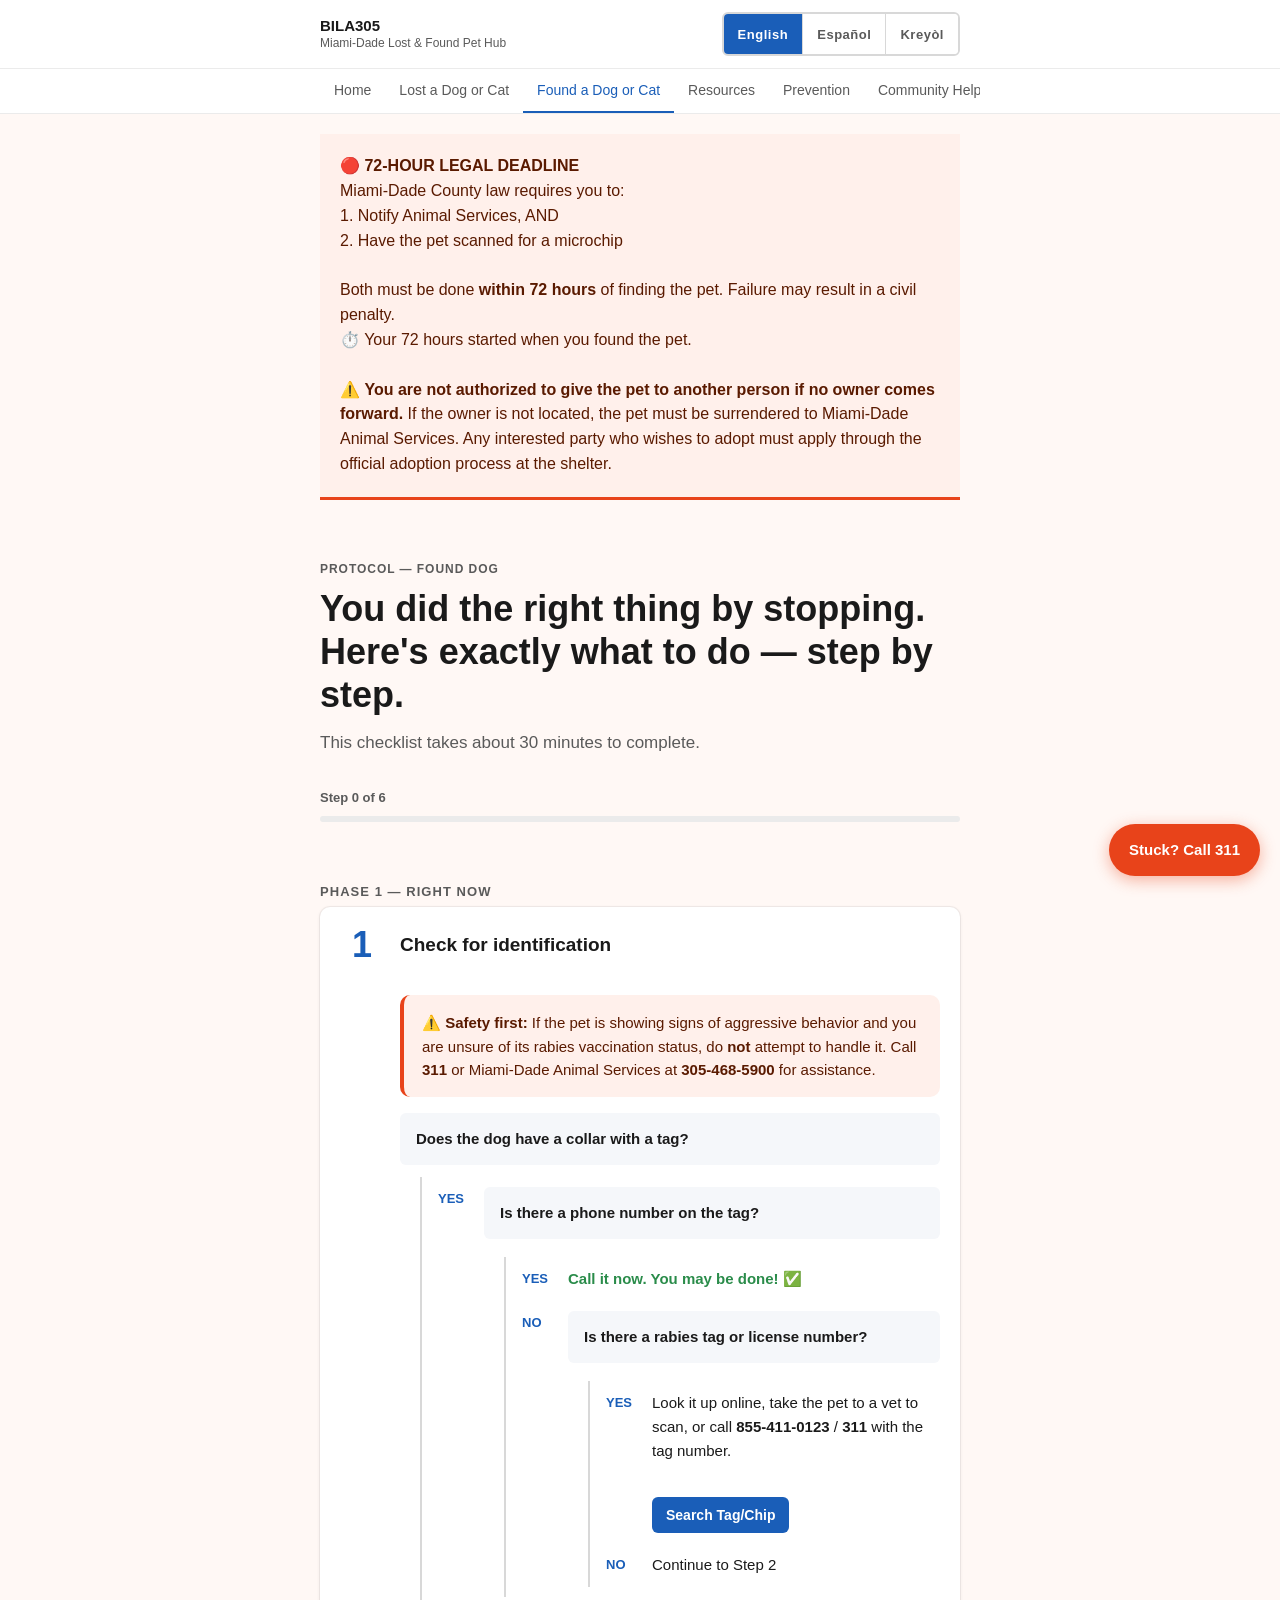
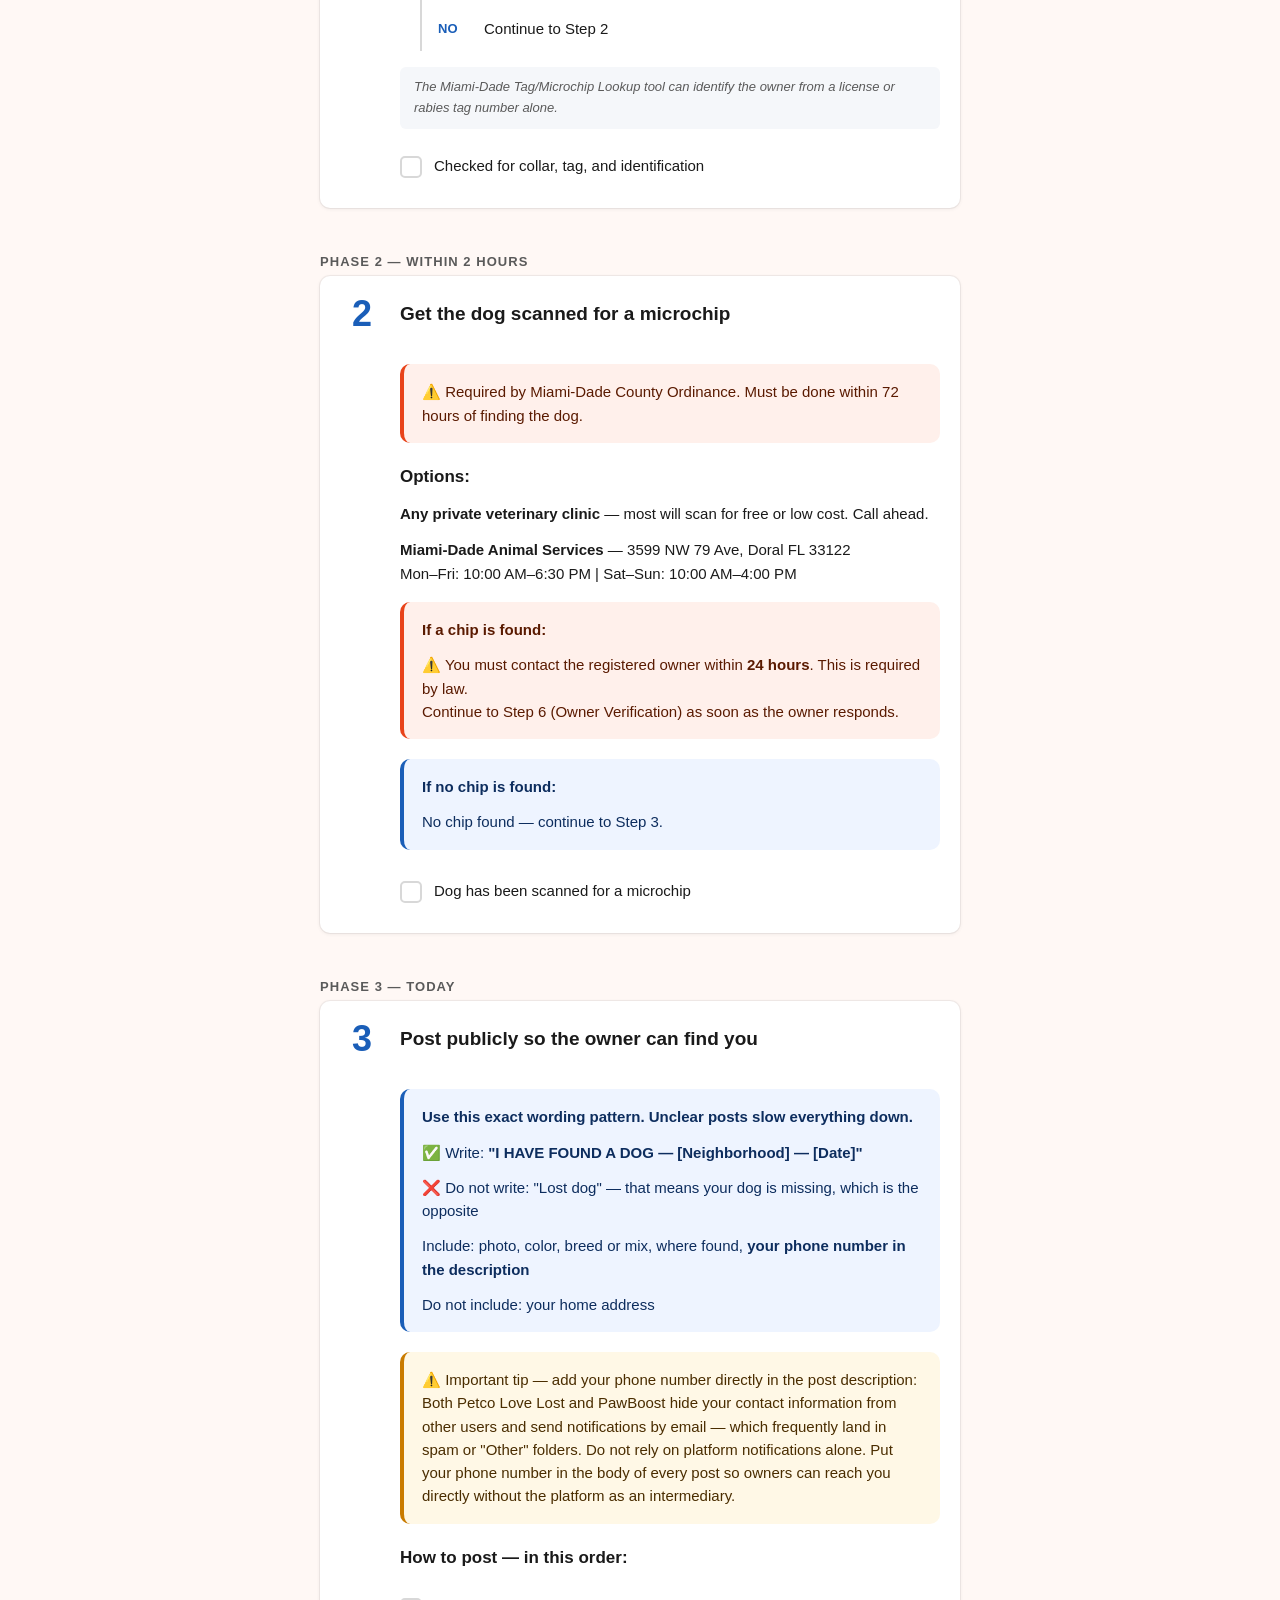
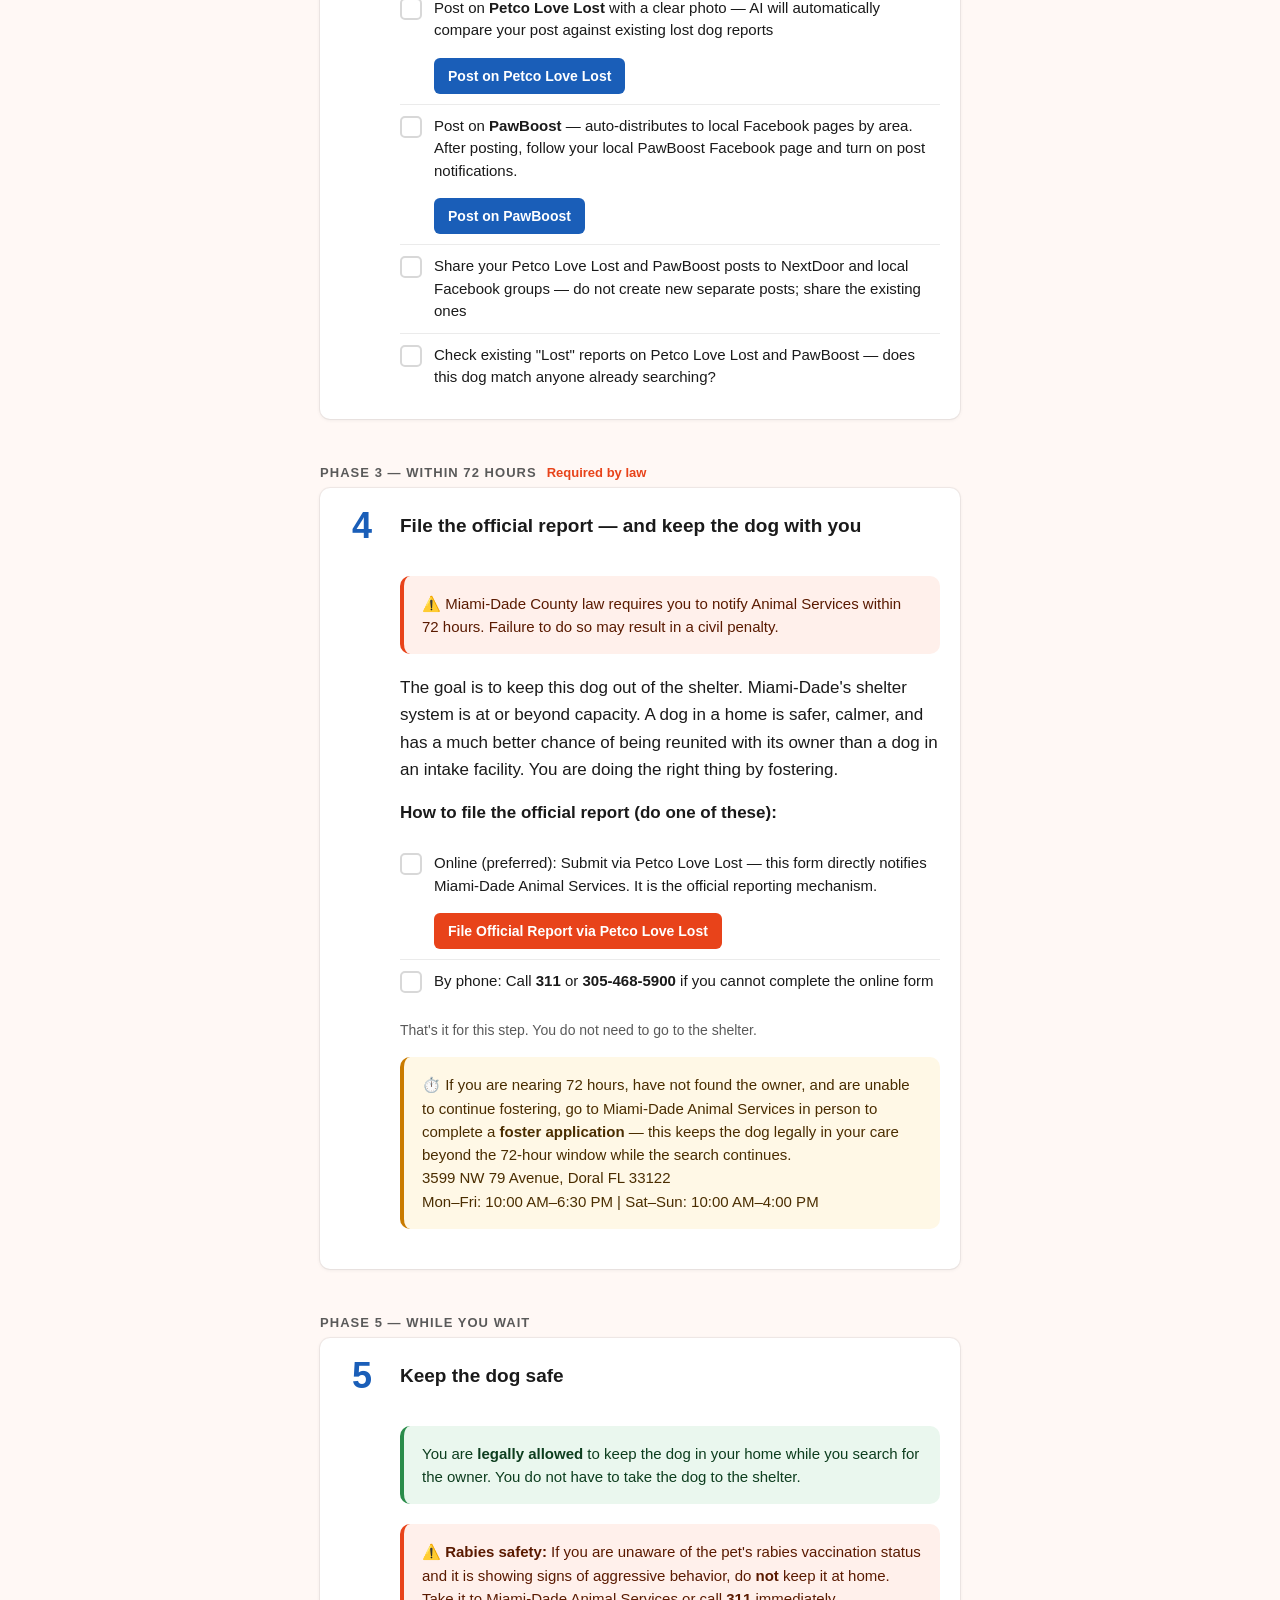
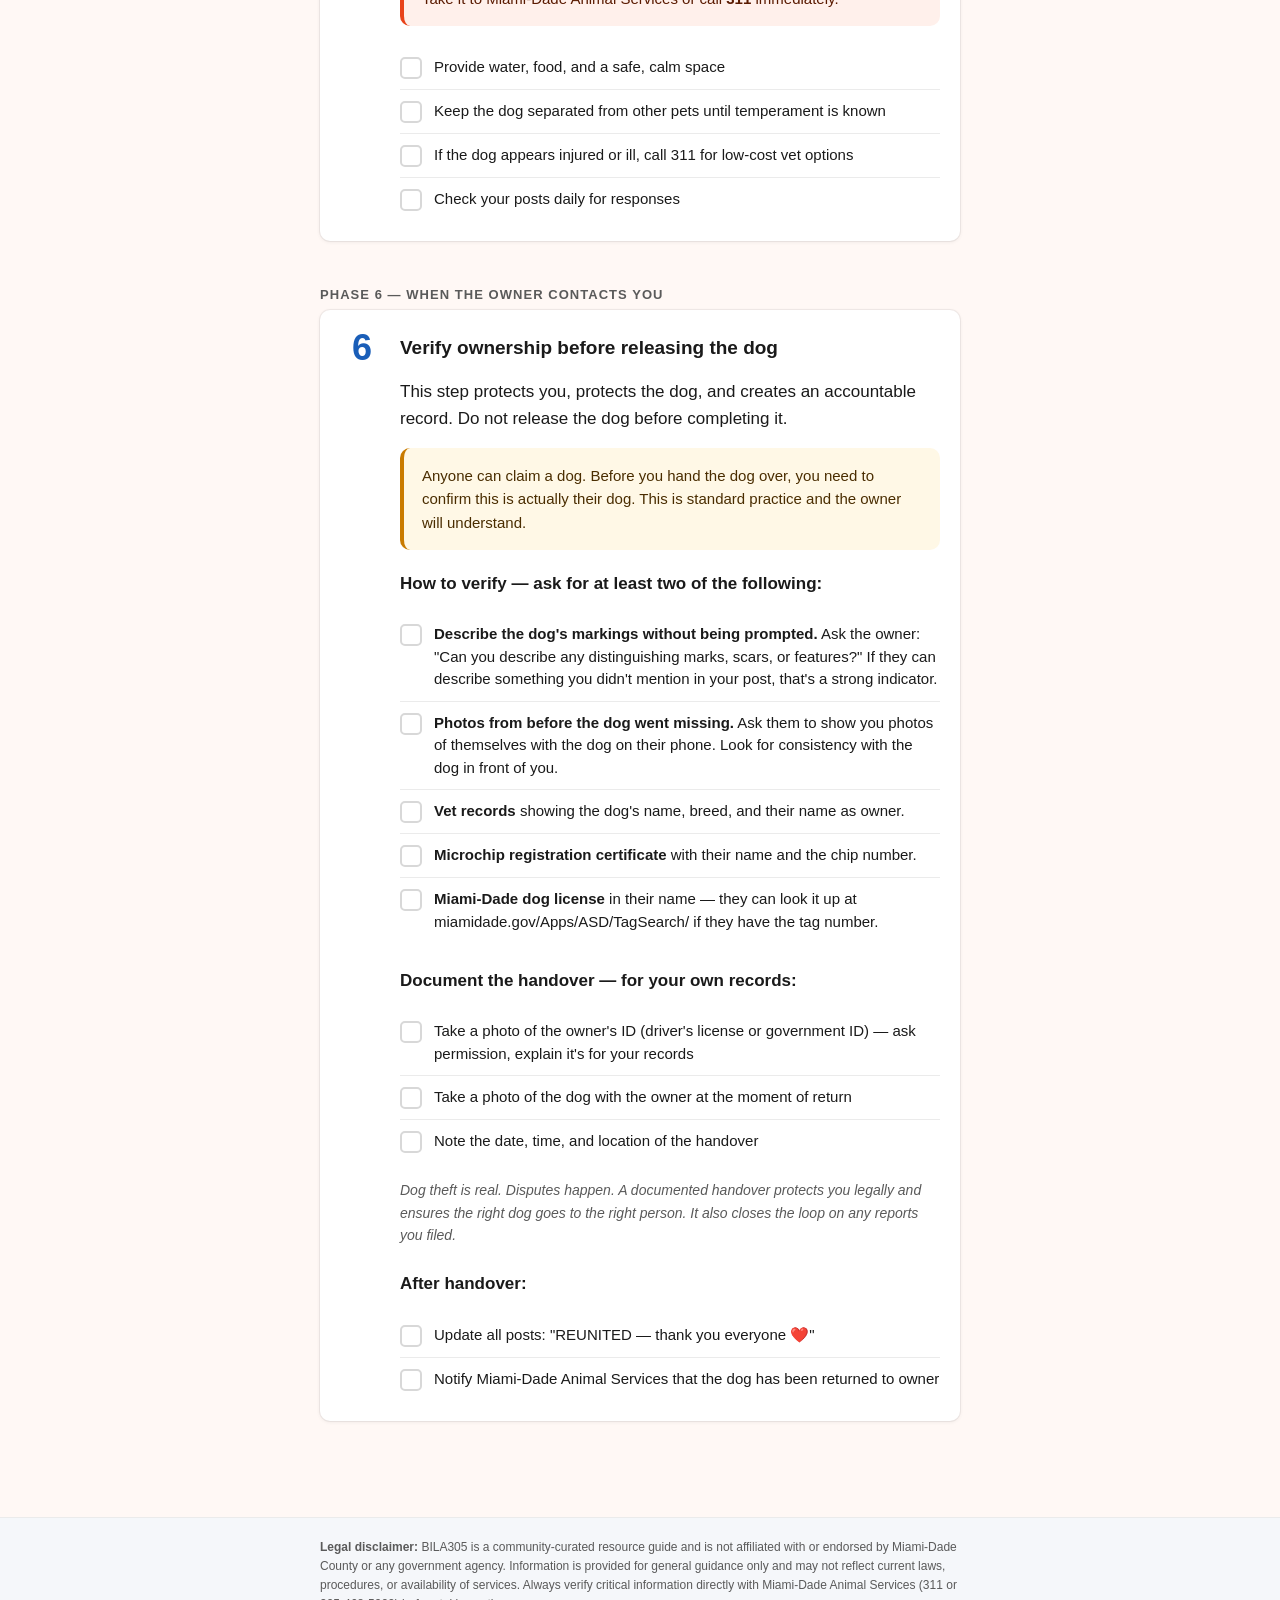
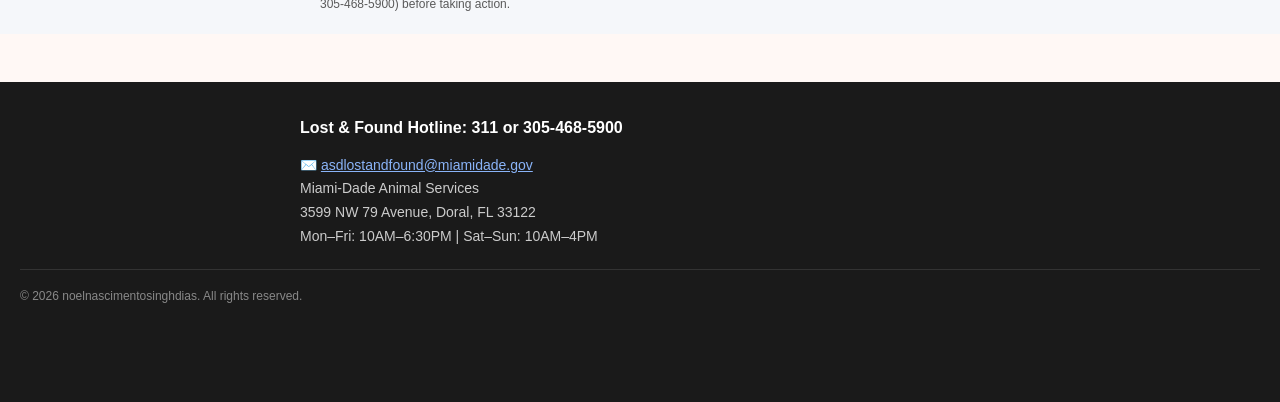
==== found.html @ 112fc42d "Add files via upload" ====
<!DOCTYPE html>
<html lang="en">
<head>
  <meta charset="UTF-8">
  <meta name="viewport" content="width=device-width, initial-scale=1.0">
  <meta name="description" content="Step-by-step protocol for someone who found a dog in Miami-Dade County. Includes 72-hour legal requirements.">
  <title>I Found a Dog — BILA305</title>
  <link rel="stylesheet" href="css/main.css">
</head>
<body class="protocol-page" data-page-id="found">

  <header class="site-header" role="banner">
    <div class="site-header__inner">
      <a href="index.html" class="site-header__logo" aria-label="BILA305 — Home">
        BILA305
        <span>Miami-Dade Lost &amp; Found Pet Hub</span>
      </a>
      <div class="lang-toggle" role="group" aria-label="Language / Idioma / Lang">
        <button class="lang-toggle__btn" data-lang="en" aria-pressed="true">English</button>
        <button class="lang-toggle__btn" data-lang="es" aria-pressed="false">Español</button>
        <button class="lang-toggle__btn" data-lang="kr" aria-pressed="false">Kreyòl</button>
      </div>
    </div>
  </header>

  <div id="lang-banner" class="lang-banner" hidden role="alert">
    <span data-lang-banner-msg>We detected your browser language. Switch?</span>
    <div style="display:flex;gap:8px;flex-shrink:0">
      <button class="lang-banner__dismiss" data-lang-banner-accept>Yes, switch</button>
      <button class="lang-banner__dismiss" data-lang-banner-dismiss>Stay in English</button>
    </div>
  </div>

  <nav class="main-nav" aria-label="Main navigation">
    <div class="main-nav__inner">
      <a href="index.html" class="main-nav__link" data-i18n="nav.home">Home</a>
      <a href="lost.html" class="main-nav__link" data-i18n="nav.lost">Lost a Dog or Cat</a>
      <a href="found.html" class="main-nav__link" aria-current="page" data-i18n="nav.found">Found a Dog or Cat</a>
      <a href="resources.html" class="main-nav__link" data-i18n="nav.resources">Resources</a>
      <a href="prevention.html" class="main-nav__link" data-i18n="nav.prevention">Prevention</a>
      <a href="help.html" class="main-nav__link" data-i18n="nav.help">Community Help</a>
    </div>
  </nav>

  <main id="main-content">
    <div class="container">

      <!-- 72-HOUR LEGAL BANNER -->
      <div class="callout callout--urgent callout--legal-banner" role="alert">
        <span data-i18n="found.legalBanner">🔴 <strong>72-HOUR LEGAL DEADLINE</strong><br>
        Miami-Dade County law requires you to:<br>
        1. Notify Animal Services, AND<br>
        2. Have the pet scanned for a microchip<br><br>
        Both must be done <strong>within 72 hours</strong> of finding the pet. Failure may result in a civil penalty.<br>
        ⏱️ Your 72 hours started when you found the pet.<br><br>
        ⚠️ <strong>You are not authorized to give the pet to another person if no owner comes forward.</strong> If the owner is not located, the pet must be surrendered to Miami-Dade Animal Services. Any interested party who wishes to adopt the pet must apply through the official adoption process at the shelter.</span>
      </div>

      <!-- PAGE HERO -->
      <div class="page-hero">
        <p class="page-hero__label">Protocol — Found Dog</p>
        <h1 class="page-hero__title" data-i18n="found.headline">You did the right thing by stopping. Here's exactly what to do — step by step.</h1>
        <p class="page-hero__subtitle" data-i18n="found.timeEstimate">This checklist takes about 30 minutes to complete.</p>
      </div>

      <!-- PROGRESS -->
      <p class="progress-label" aria-live="polite">Step 0 of 6</p>
      <div class="progress-bar" role="progressbar" aria-valuemin="0" aria-valuemax="100" aria-valuenow="0" aria-label="Checklist progress">
        <div class="progress-bar__fill" style="width:0%"></div>
      </div>

      <!-- ── PHASE 1 ─────────────────────────────── -->
      <div class="phase-header">
        <span class="phase-header__title" data-i18n="found.phase1Title">Phase 1 — Right Now</span>
      </div>

      <!-- STEP 1 — Decision Tree -->
      <article class="step-card" data-step-id="1" aria-labelledby="found-step1-title">
        <div class="step-card__header">
          <span class="step-number" aria-hidden="true">1</span>
          <h2 id="found-step1-title" class="step-card__title" data-i18n="found.step1.title">Check for identification</h2>
        </div>
        <div class="step-card__body">

          <!-- Rabies safety disclaimer -->
          <div class="callout callout--urgent" style="margin-bottom:16px">
            <span data-i18n="found.step1.safetyCallout">⚠️ <strong>Safety first:</strong> If the pet is showing signs of aggressive behavior and you are unsure of its rabies vaccination status, do <strong>not</strong> attempt to handle it. Call <strong>311</strong> or Miami-Dade Animal Services at <strong>305-468-5900</strong> for assistance.</span>
          </div>

          <!-- Decision Tree UI -->
          <div class="decision-tree" role="region" aria-label="Identification decision tree">

            <p class="decision-tree__question" data-i18n="found.step1.treeQ1">Does the dog have a collar with a tag?</p>

            <div class="decision-tree__branch">

              <!-- YES branch -->
              <div class="decision-tree__option">
                <span class="decision-tree__arrow" data-i18n="found.step1.treeYes">YES</span>
                <div class="decision-tree__result">
                  <p class="decision-tree__question" data-i18n="found.step1.treeQ2">Is there a phone number on the tag?</p>
                  <div class="decision-tree__branch">
                    <div class="decision-tree__option">
                      <span class="decision-tree__arrow" data-i18n="found.step1.treeYes">YES</span>
                      <div class="decision-tree__result">
                        <span class="decision-tree__done" data-i18n="found.step1.treeDone">Call it now. You may be done! ✅</span>
                      </div>
                    </div>
                    <div class="decision-tree__option">
                      <span class="decision-tree__arrow" data-i18n="found.step1.treeNo">NO</span>
                      <div class="decision-tree__result">
                        <p class="decision-tree__question" data-i18n="found.step1.treeQ3">Is there a rabies tag or license number?</p>
                        <div class="decision-tree__branch">
                          <div class="decision-tree__option">
                            <span class="decision-tree__arrow" data-i18n="found.step1.treeYes">YES</span>
                            <div class="decision-tree__result">
                              <p data-i18n="found.step1.treeRabiesText">Look it up online, take the pet to a vet to scan, or call <strong>855-411-0123</strong> / <strong>311</strong> with the tag number.</p>
                              <div class="btn-row">
                                <a href="https://www.miamidade.gov/Apps/ASD/TagSearch/" target="_blank" rel="noopener" class="btn btn--primary btn--sm" data-i18n="found.step1.treeLookupBtn">Search Tag/Chip Online</a>
                              </div>
                            </div>
                          </div>
                          <div class="decision-tree__option">
                            <span class="decision-tree__arrow" data-i18n="found.step1.treeNo">NO</span>
                            <div class="decision-tree__result">
                              <span data-i18n="found.step1.treeContinue">Continue to Step 2</span>
                            </div>
                          </div>
                        </div>
                      </div>
                    </div>
                  </div>
                </div>
              </div>

              <!-- NO branch -->
              <div class="decision-tree__option">
                <span class="decision-tree__arrow" data-i18n="found.step1.treeNo">NO</span>
                <div class="decision-tree__result">
                  <span data-i18n="found.step1.treeContinue">Continue to Step 2</span>
                </div>
              </div>

            </div>
          </div>

          <p class="decision-tree__note" data-i18n="found.step1.treeNote">The Miami-Dade Tag/Microchip Lookup tool can identify the owner from a license or rabies tag number alone. You can also call <strong>855-411-0123</strong> or <strong>311</strong>.</p>

          <ul class="checklist" role="list" style="margin-top:16px">
            <li class="checklist__item">
              <input type="checkbox" class="checklist__checkbox" id="found-1-1" data-check-id="found-1-1">
              <label class="checklist__label" for="found-1-1">Checked for collar, tag, and identification</label>
            </li>
          </ul>
          <span class="step-complete-badge" aria-hidden="true">✓ Complete</span>
        </div>
      </article>

      <!-- ── PHASE 2 ─────────────────────────────── -->
      <div class="phase-header">
        <span class="phase-header__title" data-i18n="found.phase2Title">Phase 2 — Within 2 Hours</span>
      </div>

      <!-- STEP 2 -->
      <article class="step-card" data-step-id="2" aria-labelledby="found-step2-title">
        <div class="step-card__header">
          <span class="step-number" aria-hidden="true">2</span>
          <h2 id="found-step2-title" class="step-card__title" data-i18n="found.step2.title">Get the dog scanned for a microchip</h2>
        </div>
        <div class="step-card__body">
          <div class="callout callout--urgent">
            <span data-i18n="found.step2.legalCallout">⚠️ Required by Miami-Dade County Ordinance. Must be done within 72 hours of finding the dog.</span>
          </div>
          <p class="font-bold mt-16" data-i18n="found.step2.options">Options:</p>
          <ul style="list-style:none;margin:12px 0;display:flex;flex-direction:column;gap:12px;font-size:15px;">
            <li><span data-i18n="found.step2.vet"><strong>Any private veterinary clinic near you</strong> — go on Google and search <em>"veterinary near me"</em> to find the closest one. Most will scan for free or at low cost. Call ahead to confirm.</span></li>
            <li><span data-i18n="found.step2.shelter"><strong>Miami-Dade Animal Services</strong> — 3599 NW 79 Ave, Doral FL 33122<br>Mon–Fri: 10:00 AM–6:30 PM | Sat–Sun: 10:00 AM–4:00 PM</span></li>
          </ul>

          <div class="callout callout--urgent mt-16">
            <p class="font-bold mb-8" data-i18n="found.step2.chipFoundTitle">If a chip is found:</p>
            <span data-i18n="found.step2.chipFound">⚠️ You must contact the registered owner within <strong>24 hours</strong>. This is required by law. Continue to Step 6 (Owner Verification) once the owner responds.</span>
          </div>
          <div class="callout callout--info mt-8">
            <p class="font-bold mb-8" data-i18n="found.step2.noChipTitle">If no chip is found:</p>
            <span data-i18n="found.step2.noChip">No chip found — continue to Step 3.</span>
          </div>

          <ul class="checklist" role="list" style="margin-top:16px">
            <li class="checklist__item">
              <input type="checkbox" class="checklist__checkbox" id="found-2-1" data-check-id="found-2-1">
              <label class="checklist__label" for="found-2-1">Dog has been scanned for a microchip</label>
            </li>
          </ul>
          <span class="step-complete-badge" aria-hidden="true">✓ Complete</span>
        </div>
      </article>

      <!-- ── PHASE 3 — POST PUBLICLY (swapped to before filing) ── -->
      <div class="phase-header">
        <span class="phase-header__title">Phase 3 — Today</span>
      </div>

      <!-- STEP 3 — Post publicly -->
      <article class="step-card" data-step-id="3" aria-labelledby="found-step3-title">
        <div class="step-card__header">
          <span class="step-number" aria-hidden="true">3</span>
          <h2 id="found-step3-title" class="step-card__title" data-i18n="found.step4.title">Post publicly so the owner can find you</h2>
        </div>
        <div class="step-card__body">
          <div class="callout callout--info">
            <p class="font-bold mb-8" data-i18n="found.step4.wordingTitle">Use this exact wording pattern. Unclear posts slow everything down.</p>
            <p data-i18n="found.step4.wordingDo">✅ Write: <strong>"I HAVE FOUND A DOG — [Neighborhood] — [Date]"</strong></p>
            <p class="mt-8" data-i18n="found.step4.wordingDont">❌ Do not write: "Lost dog" — that means your dog is missing, which is the opposite</p>
            <p class="mt-8" data-i18n="found.step4.wordingInclude">Include: photo, color, breed or mix, where found, <strong>your phone number in the description</strong></p>
            <p class="mt-8" data-i18n="found.step4.wordingExclude">Do not include: your home address</p>
          </div>

          <div class="callout callout--warn mt-16">
            <span data-i18n="found.step4.tip">⚠️ Important tip — add your phone number directly in the post description. Petco Love Lost and PawBoost hide your contact info and send notifications by email — which frequently land in spam. Put your number in the body of every post.</span>
          </div>

          <p class="font-bold mt-16" data-i18n="found.step4.howToPost">How to post — in this order:</p>
          <ul class="checklist" role="list">
            <li class="checklist__item">
              <input type="checkbox" class="checklist__checkbox" id="found-3-1" data-check-id="found-3-1">
              <label class="checklist__label" for="found-3-1">
                <span data-i18n="found.step4.checks.0">Post on <strong>Petco Love Lost</strong> with a clear photo — AI will automatically compare your post against existing lost dog reports</span>
                <div class="btn-row">
                  <a href="https://petcolove.org/found" target="_blank" rel="noopener" class="btn btn--primary btn--sm" data-i18n="found.step4.petcoBtn">Post on Petco Love Lost</a>
                </div>
              </label>
            </li>
            <li class="checklist__item">
              <input type="checkbox" class="checklist__checkbox" id="found-3-2" data-check-id="found-3-2">
              <label class="checklist__label" for="found-3-2">
                <span data-i18n="found.step4.checks.1">Post on <strong>PawBoost</strong> — auto-distributes to local Facebook pages by area. Turn on post notifications after posting.</span>
                <div class="btn-row">
                  <a href="https://www.pawboost.com" target="_blank" rel="noopener" class="btn btn--primary btn--sm" data-i18n="found.step4.pawboostBtn">Post on PawBoost</a>
                </div>
              </label>
            </li>
            <li class="checklist__item">
              <input type="checkbox" class="checklist__checkbox" id="found-3-3" data-check-id="found-3-3">
              <label class="checklist__label" for="found-3-3" data-i18n="found.step4.checks.2">Share your Petco Love Lost and PawBoost posts to NextDoor and local Facebook groups — share existing posts, don't create new ones</label>
            </li>
            <li class="checklist__item">
              <input type="checkbox" class="checklist__checkbox" id="found-3-4" data-check-id="found-3-4">
              <label class="checklist__label" for="found-3-4" data-i18n="found.step4.checks.3">Check existing "Lost" reports on Petco Love Lost and PawBoost — does this dog match anyone already searching?</label>
            </li>
          </ul>
          <span class="step-complete-badge" aria-hidden="true">✓ Complete</span>
        </div>
      </article>

      <!-- ── PHASE 4 — FILE REPORT (within 72 hours) ── -->
      <div class="phase-header">
        <span class="phase-header__title" data-i18n="found.phase3Title">Phase 4 — Within 72 Hours</span>
        <span class="phase-header__subtitle" data-i18n="found.phase3Subtitle">Required by law</span>
      </div>

      <!-- STEP 4 — File official report -->
      <article class="step-card" data-step-id="4" aria-labelledby="found-step4-title">
        <div class="step-card__header">
          <span class="step-number" aria-hidden="true">4</span>
          <h2 id="found-step4-title" class="step-card__title" data-i18n="found.step3.title">File the official report — and keep the dog with you</h2>
        </div>
        <div class="step-card__body">
          <div class="callout callout--urgent">
            <span data-i18n="found.step3.legalCallout">⚠️ Miami-Dade County law requires you to notify Animal Services within 72 hours. Failure to do so may result in a civil penalty.</span>
          </div>
          <p class="mt-16" data-i18n="found.step3.fosterNote">The goal is to keep this dog out of the shelter. Miami-Dade's shelter system is at or beyond capacity. A dog in a home is safer, calmer, and has a much better chance of being reunited with its owner than a dog in an intake facility. You are doing the right thing by fostering.</p>

          <p class="font-bold mt-16" data-i18n="found.step3.howTitle">How to file the official report (do one of these):</p>
          <ul class="checklist" role="list">
            <li class="checklist__item">
              <input type="checkbox" class="checklist__checkbox" id="found-4-1" data-check-id="found-4-1">
              <label class="checklist__label" for="found-4-1">
                <span data-i18n="found.step3.checks.0">Online (preferred): Submit via Petco Love Lost — this form directly notifies Miami-Dade Animal Services.</span>
                <div class="btn-row">
                  <a href="https://petcolove.org/found" target="_blank" rel="noopener" class="btn btn--urgent btn--sm" data-i18n="found.step3.petcoBtn">File Official Report via Petco Love Lost</a>
                </div>
              </label>
            </li>
            <li class="checklist__item">
              <input type="checkbox" class="checklist__checkbox" id="found-4-2" data-check-id="found-4-2">
              <label class="checklist__label" for="found-4-2" data-i18n="found.step3.checks.1">By phone: Call <strong>311</strong> or <strong>305-468-5900</strong> if you cannot complete the online form</label>
            </li>
          </ul>

          <p class="text-muted text-small mt-16" data-i18n="found.step3.doneNote">That's it for this step. You do not need to go to the shelter.</p>

          <div class="callout callout--warn mt-16">
            <span data-i18n="found.step3.deadlineCallout">⏱️ If you are nearing 72 hours, have not found the owner, and are unable to continue fostering, go to Miami-Dade Animal Services in person to complete a <strong>foster application</strong> — this keeps the dog legally in your care beyond the 72-hour window.<br>3599 NW 79 Avenue, Doral FL 33122 | Mon–Fri: 10AM–6:30PM | Sat–Sun: 10AM–4PM</span>
          </div>
          <span class="step-complete-badge" aria-hidden="true">✓ Complete</span>
        </div>
      </article>

      <!-- ── PHASE 5 ─────────────────────────────── -->
      <div class="phase-header">
        <span class="phase-header__title" data-i18n="found.phase5Title">Phase 5 — While You Wait</span>
      </div>

      <!-- STEP 5 -->
      <article class="step-card" data-step-id="5" aria-labelledby="found-step5-title">
        <div class="step-card__header">
          <span class="step-number" aria-hidden="true">5</span>
          <h2 id="found-step5-title" class="step-card__title" data-i18n="found.step5.title">Keep the dog safe</h2>
        </div>
        <div class="step-card__body">
          <div class="callout callout--complete">
            <span data-i18n="found.step5.legalNote">You are <strong>legally allowed</strong> to keep the dog in your home while you search for the owner. You do not have to take the dog to the shelter.</span>
          </div>

          <!-- Rabies disclaimer -->
          <div class="callout callout--urgent mt-16">
            <span data-i18n="found.step5.rabiesCallout">⚠️ <strong>Rabies safety:</strong> If you are unaware of the pet's rabies vaccination status and it is showing signs of aggressive behavior, do <strong>not</strong> keep it at home. Take it to Miami-Dade Animal Services or call <strong>311</strong> immediately.</span>
          </div>

          <ul class="checklist" role="list" style="margin-top:16px">
            <li class="checklist__item">
              <input type="checkbox" class="checklist__checkbox" id="found-5-1" data-check-id="found-5-1">
              <label class="checklist__label" for="found-5-1" data-i18n="found.step5.bullets.0">Provide water, food, and a safe, calm space</label>
            </li>
            <li class="checklist__item">
              <input type="checkbox" class="checklist__checkbox" id="found-5-2" data-check-id="found-5-2">
              <label class="checklist__label" for="found-5-2" data-i18n="found.step5.bullets.1">Keep the dog separated from other pets until temperament is known</label>
            </li>
            <li class="checklist__item">
              <input type="checkbox" class="checklist__checkbox" id="found-5-3" data-check-id="found-5-3">
              <label class="checklist__label" for="found-5-3" data-i18n="found.step5.bullets.2">If the dog appears injured or ill, call 311 for low-cost vet options</label>
            </li>
            <li class="checklist__item">
              <input type="checkbox" class="checklist__checkbox" id="found-5-4" data-check-id="found-5-4">
              <label class="checklist__label" for="found-5-4" data-i18n="found.step5.bullets.3">Check your posts daily for responses</label>
            </li>
          </ul>
          <span class="step-complete-badge" aria-hidden="true">✓ Complete</span>
        </div>
      </article>

      <!-- ── PHASE 6 ─────────────────────────────── -->
      <div class="phase-header">
        <span class="phase-header__title" data-i18n="found.phase6Title">Phase 6 — When the Owner Contacts You</span>
      </div>

      <!-- STEP 6 -->
      <article class="step-card" data-step-id="6" aria-labelledby="found-step6-title">
        <div class="step-card__header">
          <span class="step-number" aria-hidden="true">6</span>
          <h2 id="found-step6-title" class="step-card__title" data-i18n="found.step6.title">Verify ownership before releasing the dog</h2>
        </div>
        <div class="step-card__body">
          <p data-i18n="found.step6.intro">This step protects you, protects the dog, and creates an accountable record. Do not release the dog before completing it.</p>
          <div class="callout callout--warn mt-16">
            <span data-i18n="found.step6.callout">Anyone can claim a dog. Before you hand the dog over, you need to confirm this is actually their dog. This is standard practice and the owner will understand.</span>
          </div>

          <p class="font-bold mt-16" data-i18n="found.step6.verifyTitle">How to verify — ask for at least two of the following:</p>
          <ul class="checklist" role="list">
            <li class="checklist__item">
              <input type="checkbox" class="checklist__checkbox" id="found-6-1" data-check-id="found-6-1">
              <label class="checklist__label" for="found-6-1" data-i18n="found.step6.checks.0"><strong>Describe the dog's markings without being prompted.</strong> Ask: "Can you describe any distinguishing marks, scars, or features?"</label>
            </li>
            <li class="checklist__item">
              <input type="checkbox" class="checklist__checkbox" id="found-6-2" data-check-id="found-6-2">
              <label class="checklist__label" for="found-6-2" data-i18n="found.step6.checks.1"><strong>Photos from before the dog went missing</strong> — ask them to show photos of themselves with the dog on their phone.</label>
            </li>
            <li class="checklist__item">
              <input type="checkbox" class="checklist__checkbox" id="found-6-3" data-check-id="found-6-3">
              <label class="checklist__label" for="found-6-3" data-i18n="found.step6.checks.2"><strong>Vet records</strong> showing the dog's name, breed, and their name as owner.</label>
            </li>
            <li class="checklist__item">
              <input type="checkbox" class="checklist__checkbox" id="found-6-4" data-check-id="found-6-4">
              <label class="checklist__label" for="found-6-4" data-i18n="found.step6.checks.3"><strong>Microchip registration certificate</strong> with their name and the chip number.</label>
            </li>
            <li class="checklist__item">
              <input type="checkbox" class="checklist__checkbox" id="found-6-5" data-check-id="found-6-5">
              <label class="checklist__label" for="found-6-5" data-i18n="found.step6.checks.4"><strong>Miami-Dade dog license</strong> in their name.</label>
            </li>
          </ul>

          <p class="font-bold mt-24" data-i18n="found.step6.documentTitle">Document the handover — for your own records:</p>
          <ul class="checklist" role="list">
            <li class="checklist__item">
              <input type="checkbox" class="checklist__checkbox" id="found-6-6" data-check-id="found-6-6">
              <label class="checklist__label" for="found-6-6" data-i18n="found.step6.documentChecks.0">Take a photo of the owner's ID — ask permission, explain it's for your records</label>
            </li>
            <li class="checklist__item">
              <input type="checkbox" class="checklist__checkbox" id="found-6-7" data-check-id="found-6-7">
              <label class="checklist__label" for="found-6-7" data-i18n="found.step6.documentChecks.1">Take a photo of the dog with the owner at the moment of return</label>
            </li>
            <li class="checklist__item">
              <input type="checkbox" class="checklist__checkbox" id="found-6-8" data-check-id="found-6-8">
              <label class="checklist__label" for="found-6-8" data-i18n="found.step6.documentChecks.2">Note the date, time, and location of the handover</label>
            </li>
          </ul>

          <p class="why-note mt-16" data-i18n="found.step6.whyNote">Dog theft is real. Disputes happen. A documented handover protects you legally and ensures the right dog goes to the right person.</p>

          <p class="font-bold mt-24" data-i18n="found.step6.afterTitle">After handover:</p>
          <ul class="checklist" role="list">
            <li class="checklist__item">
              <input type="checkbox" class="checklist__checkbox" id="found-6-9" data-check-id="found-6-9">
              <label class="checklist__label" for="found-6-9" data-i18n="found.step6.afterChecks.0">Update all posts: "REUNITED — thank you everyone ❤️"</label>
            </li>
            <li class="checklist__item">
              <input type="checkbox" class="checklist__checkbox" id="found-6-10" data-check-id="found-6-10">
              <label class="checklist__label" for="found-6-10" data-i18n="found.step6.afterChecks.1">Notify Miami-Dade Animal Services that the dog has been returned to its owner</label>
            </li>
          </ul>
          <span class="step-complete-badge" aria-hidden="true">✓ Complete</span>
        </div>
      </article>

      <!-- COMPLETION STATE -->
      <div class="completion-card callout--complete" role="status" aria-live="polite">
        <span data-i18n="found.completion">✅ You completed every step — including the legal requirements.<br>You made a difference. Thank you.<br>Questions? Call <strong>311</strong> or <strong>305-468-5900</strong>.</span>
      </div>

      <div style="height:80px"></div>

    </div>
  </main>

  <a href="tel:311" class="stuck-btn" aria-label="Stuck? Call 311" data-i18n="stuck">Stuck? Call 311</a>


  <!-- LEGAL DISCLAIMER -->
  <div class="page-legal">
    <div class="container">
      <p><strong>Legal disclaimer:</strong> BILA305 is a community-curated resource guide and is not affiliated with or endorsed by Miami-Dade County or any government agency. Information is provided for general guidance only and may not reflect current laws, procedures, or availability of services. Always verify critical information directly with Miami-Dade Animal Services (311 or 305-468-5900) before taking action.</p>
    </div>
  </div>

  <footer class="site-footer" role="contentinfo">
    <div class="site-footer__inner">
      <p class="site-footer__title" data-i18n="footer.hotline">📞 Lost &amp; Found Hotline: 311 or 305-468-5900</p>
      <p>✉️ <a href="mailto:asdlostandfound@miamidade.gov" data-i18n="footer.email">asdlostandfound@miamidade.gov</a></p>
      <p data-i18n="footer.address">📍 Miami-Dade Animal Services</p>
      <p data-i18n="footer.street">3599 NW 79 Avenue, Doral, FL 33122</p>
      <p data-i18n="footer.hours">Mon–Fri: 10AM–6:30PM | Sat–Sun: 10AM–4PM</p>
    </div>
      <p class="site-footer__copyright">&copy; 2026 noelnascimentosinghdias. All rights reserved.</p>
    </div>
  </footer>

  <script src="js/main.js?v=3"></script>
</body>
</html>
---- css/main.css ----
/* =========================================
   DESIGN TOKENS
   ========================================= */
:root {
  --color-urgent:        #E8431A;
  --color-urgent-bg:     #FFF0EB;
  --color-action:        #1A5EB8;
  --color-action-dark:   #144d9a;
  --color-complete:      #2A8C4A;
  --color-complete-bg:   #EAF7EE;
  --color-warn:          #C97B00;
  --color-warn-bg:       #FFF8E6;
  --color-protocol-bg:   #FFF8F5;
  --color-hub-bg:        #F5F7FA;
  --color-surface:       #FFFFFF;
  --color-body:          #1A1A1A;
  --color-muted:         #5A5A5A;
  --color-border:        #D8D8D8;
  --color-border-light:  #EBEBEB;

  --font-system: -apple-system, BlinkMacSystemFont, 'Segoe UI', sans-serif;
  --font-body:   17px;
  --lh-body:     1.6;
  --max-width:   680px;
  --radius:      10px;
  --radius-sm:   6px;
}

/* =========================================
   RESET & BASE
   ========================================= */
*, *::before, *::after { box-sizing: border-box; margin: 0; padding: 0; }

html { font-size: var(--font-body); scroll-behavior: smooth; }

body {
  font-family: var(--font-system);
  line-height: var(--lh-body);
  color: var(--color-body);
  background: var(--color-hub-bg);
  min-height: 100vh;
}

body.protocol-page { background: var(--color-protocol-bg); }

a { color: var(--color-action); }
a:focus-visible, button:focus-visible, input:focus-visible {
  outline: 3px solid var(--color-action);
  outline-offset: 2px;
}

img { max-width: 100%; height: auto; }

/* =========================================
   LAYOUT
   ========================================= */
.container {
  max-width: var(--max-width);
  margin: 0 auto;
  padding: 0 20px;
}

.container--wide { max-width: 960px; }

/* =========================================
   SITE HEADER
   ========================================= */
.site-header {
  background: var(--color-surface);
  border-bottom: 1px solid var(--color-border-light);
  position: sticky;
  top: 0;
  z-index: 100;
}

.site-header__inner {
  max-width: var(--max-width);
  margin: 0 auto;
  padding: 12px 20px;
  display: flex;
  align-items: center;
  justify-content: space-between;
  gap: 12px;
}

.site-header__logo {
  font-size: 15px;
  font-weight: 700;
  color: var(--color-body);
  text-decoration: none;
  line-height: 1.3;
}

.site-header__logo span { display: block; font-weight: 400; font-size: 12px; color: var(--color-muted); }

.lang-toggle {
  display: flex;
  gap: 0;
  border: 2px solid var(--color-border);
  border-radius: var(--radius-sm);
  overflow: hidden;
  flex-shrink: 0;
  background: var(--color-surface);
}

.lang-toggle__btn {
  padding: 8px 14px;
  border: none;
  border-right: 1px solid var(--color-border);
  background: var(--color-surface);
  border-radius: 0;
  font-size: 13px;
  font-weight: 700;
  cursor: pointer;
  color: var(--color-muted);
  min-height: 40px;
  min-width: 48px;
  transition: background 0.15s, color 0.15s;
  letter-spacing: 0.04em;
}

.lang-toggle__btn:last-child { border-right: none; }

.lang-toggle__btn[aria-pressed="true"] {
  background: var(--color-action);
  color: #fff;
}

.lang-toggle__btn:hover:not([aria-pressed="true"]) {
  background: var(--color-hub-bg);
  color: var(--color-body);
}

/* =========================================
   MOBILE NAV
   ========================================= */
.main-nav {
  background: var(--color-surface);
  border-bottom: 1px solid var(--color-border-light);
}

.main-nav__inner {
  max-width: var(--max-width);
  margin: 0 auto;
  padding: 0 20px;
  display: flex;
  gap: 0;
  overflow-x: auto;
  -webkit-overflow-scrolling: touch;
  scrollbar-width: none;
}
.main-nav__inner::-webkit-scrollbar { display: none; }

.main-nav__link {
  white-space: nowrap;
  padding: 10px 14px;
  font-size: 14px;
  font-weight: 500;
  color: var(--color-muted);
  text-decoration: none;
  border-bottom: 2px solid transparent;
  transition: color 0.15s, border-color 0.15s;
  min-height: 44px;
  display: flex;
  align-items: center;
}

.main-nav__link:hover { color: var(--color-body); }
.main-nav__link[aria-current="page"] {
  color: var(--color-action);
  border-bottom-color: var(--color-action);
}

/* =========================================
   LANG DETECT BANNER
   ========================================= */
.lang-banner {
  background: var(--color-action);
  color: white;
  padding: 12px 20px;
  display: flex;
  align-items: center;
  justify-content: space-between;
  gap: 12px;
  font-size: 15px;
}

.lang-banner__dismiss {
  background: rgba(255,255,255,0.2);
  border: none;
  color: white;
  padding: 6px 12px;
  border-radius: var(--radius-sm);
  cursor: pointer;
  font-size: 14px;
  white-space: nowrap;
  min-height: 36px;
}
.lang-banner[hidden] { display: none; }

/* =========================================
   PAGE HERO
   ========================================= */
.page-hero {
  padding: 40px 0 32px;
}

.page-hero__label {
  font-size: 12px;
  font-weight: 700;
  text-transform: uppercase;
  letter-spacing: 0.08em;
  color: var(--color-muted);
  margin-bottom: 8px;
}

.page-hero__title {
  font-size: clamp(24px, 5vw, 36px);
  font-weight: 800;
  line-height: 1.2;
  margin-bottom: 12px;
}

.page-hero__subtitle {
  font-size: 17px;
  color: var(--color-muted);
  margin-bottom: 0;
}

/* =========================================
   HOME PAGE
   ========================================= */
.home-hero {
  text-align: center;
  padding: 48px 20px 40px;
}

.home-hero__title {
  font-size: clamp(26px, 6vw, 42px);
  font-weight: 800;
  line-height: 1.15;
  margin-bottom: 16px;
}

.home-hero__subtitle {
  font-size: 17px;
  color: var(--color-muted);
  max-width: 560px;
  margin: 0 auto 36px;
}

.protocol-buttons {
  display: grid;
  grid-template-columns: 1fr 1fr;
  gap: 16px;
  max-width: 560px;
  margin: 0 auto 48px;
}

@media (max-width: 480px) {
  .protocol-buttons { grid-template-columns: 1fr; }
}

.btn-protocol {
  display: flex;
  flex-direction: column;
  align-items: center;
  justify-content: center;
  padding: 24px 20px;
  border-radius: var(--radius);
  text-decoration: none;
  font-weight: 800;
  font-size: 16px;
  letter-spacing: 0.02em;
  min-height: 120px;
  transition: transform 0.12s, box-shadow 0.12s;
  border: none;
  cursor: pointer;
}

.btn-protocol:hover { transform: translateY(-2px); box-shadow: 0 8px 24px rgba(0,0,0,0.15); }
.btn-protocol:active { transform: translateY(0); }

.btn-protocol--lost {
  background: var(--color-action);
  color: white;
}

.btn-protocol--found {
  background: var(--color-urgent);
  color: white;
}

.btn-protocol__desc {
  font-size: 13px;
  font-weight: 400;
  margin-top: 6px;
  opacity: 0.88;
}

.hub-section {
  border-top: 1px solid var(--color-border-light);
  padding: 40px 20px 48px;
  text-align: center;
}

.hub-section__title {
  font-size: 20px;
  font-weight: 700;
  margin-bottom: 8px;
}

.hub-section__subtitle {
  font-size: 15px;
  color: var(--color-muted);
  margin-bottom: 28px;
}

.hub-buttons {
  display: flex;
  flex-wrap: wrap;
  gap: 12px;
  justify-content: center;
}

.btn-hub {
  padding: 12px 20px;
  border-radius: var(--radius-sm);
  text-decoration: none;
  font-size: 15px;
  font-weight: 600;
  background: var(--color-surface);
  color: var(--color-action);
  border: 2px solid var(--color-action);
  transition: background 0.15s, color 0.15s;
  min-height: 48px;
  display: flex;
  align-items: center;
}

.btn-hub:hover {
  background: var(--color-action);
  color: white;
}

/* =========================================
   CALLOUT BOXES
   ========================================= */
.callout {
  border-radius: var(--radius);
  padding: 16px 18px;
  margin: 20px 0;
  font-size: 15px;
  line-height: 1.55;
}

.callout--urgent {
  background: var(--color-urgent-bg);
  border-left: 4px solid var(--color-urgent);
  color: #5a1a00;
}

.callout--warn {
  background: var(--color-warn-bg);
  border-left: 4px solid var(--color-warn);
  color: #4a2d00;
}

.callout--info {
  background: #EEF4FF;
  border-left: 4px solid var(--color-action);
  color: #0d2d5e;
}

.callout--complete {
  background: var(--color-complete-bg);
  border-left: 4px solid var(--color-complete);
  color: #0d3d1e;
}

.callout--legal-banner {
  border-radius: 0;
  border-left: none;
  border-bottom: 3px solid var(--color-urgent);
  font-size: 16px;
  font-weight: 500;
  padding: 20px;
}

/* =========================================
   PROGRESS BAR
   ========================================= */
.progress-bar {
  background: var(--color-border-light);
  border-radius: 999px;
  height: 6px;
  margin: 0 0 32px;
  overflow: hidden;
}

.progress-bar__fill {
  height: 100%;
  background: var(--color-action);
  border-radius: 999px;
  transition: width 0.3s ease;
}

.progress-label {
  font-size: 13px;
  color: var(--color-muted);
  margin-bottom: 8px;
  font-weight: 600;
}

/* =========================================
   PHASE HEADERS
   ========================================= */
.phase-header {
  padding: 28px 0 4px;
  display: flex;
  align-items: baseline;
  gap: 10px;
}

.phase-header__title {
  font-size: 13px;
  font-weight: 700;
  text-transform: uppercase;
  letter-spacing: 0.08em;
  color: var(--color-muted);
}

.phase-header__subtitle {
  font-size: 13px;
  color: var(--color-urgent);
  font-weight: 600;
}

/* =========================================
   STEP CARDS
   ========================================= */
.step-card {
  background: var(--color-surface);
  border-radius: var(--radius);
  box-shadow: 0 1px 4px rgba(0,0,0,0.07), 0 0 0 1px rgba(0,0,0,0.05);
  margin-bottom: 16px;
  overflow: hidden;
  transition: box-shadow 0.15s;
}

.step-card.is-complete {
  box-shadow: 0 1px 4px rgba(42,140,74,0.15), 0 0 0 1px rgba(42,140,74,0.25);
}

.step-card__header {
  display: flex;
  align-items: flex-start;
  gap: 16px;
  padding: 20px 20px 0;
}

.step-number {
  font-size: 36px;
  font-weight: 800;
  color: var(--color-action);
  line-height: 1;
  flex-shrink: 0;
  width: 44px;
  text-align: center;
}

.step-card.is-complete .step-number { color: var(--color-complete); }

.step-card__title {
  font-size: 19px;
  font-weight: 700;
  line-height: 1.3;
  padding-top: 6px;
}

.step-card__body {
  padding: 12px 20px 20px 80px;
}

@media (max-width: 480px) {
  .step-card__body { padding-left: 20px; }
  .step-card__header { gap: 12px; }
  .step-number { font-size: 28px; width: 36px; }
}

.step-card__body p { margin-bottom: 12px; }
.step-card__body p:last-child { margin-bottom: 0; }

/* WHY note */
.why-note {
  font-size: 14px;
  color: var(--color-muted);
  font-style: italic;
  margin-top: 8px;
}

/* =========================================
   CHECKLIST
   ========================================= */
.checklist {
  list-style: none;
  margin: 16px 0 0;
}

.checklist__item {
  display: flex;
  align-items: flex-start;
  gap: 12px;
  padding: 10px 0;
  border-bottom: 1px solid var(--color-border-light);
  font-size: 15px;
  line-height: 1.5;
}

.checklist__item:last-child { border-bottom: none; }

.checklist__checkbox {
  width: 22px;
  height: 22px;
  min-width: 22px;
  border: 2px solid var(--color-border);
  border-radius: 5px;
  background: white;
  cursor: pointer;
  display: flex;
  align-items: center;
  justify-content: center;
  margin-top: 1px;
  transition: background 0.15s, border-color 0.15s;
  appearance: none;
  -webkit-appearance: none;
}

.checklist__checkbox:checked {
  background: var(--color-complete);
  border-color: var(--color-complete);
}

.checklist__checkbox:checked::after {
  content: '';
  display: block;
  width: 5px;
  height: 9px;
  border: 2px solid white;
  border-top: none;
  border-left: none;
  transform: rotate(45deg) translateY(-1px);
}

.checklist__label {
  cursor: pointer;
  flex: 1;
}

.checklist__item.is-checked .checklist__label {
  text-decoration: line-through;
  color: var(--color-muted);
}

/* =========================================
   DECISION TREE
   ========================================= */
.decision-tree {
  margin: 16px 0;
  font-size: 15px;
}

.decision-tree__question {
  font-weight: 700;
  padding: 14px 16px;
  background: var(--color-hub-bg);
  border-radius: var(--radius-sm);
  margin-bottom: 8px;
}

.decision-tree__branch {
  margin-left: 20px;
  padding-left: 16px;
  border-left: 2px solid var(--color-border);
}

@media (max-width: 480px) {
  .decision-tree__branch {
    margin-left: 8px;
    padding-left: 10px;
  }
}

.decision-tree__option {
  display: flex;
  align-items: flex-start;
  gap: 10px;
  padding: 10px 0;
}

.decision-tree__arrow {
  font-weight: 700;
  color: var(--color-action);
  flex-shrink: 0;
  font-size: 13px;
  padding-top: 2px;
  min-width: 36px;
}

.decision-tree__result {
  display: flex;
  flex-direction: column;
  gap: 6px;
  flex: 1;
}

.decision-tree__done {
  color: var(--color-complete);
  font-weight: 700;
}

.decision-tree__note {
  font-size: 13px;
  color: var(--color-muted);
  font-style: italic;
  margin-top: 12px;
  padding: 10px 14px;
  background: var(--color-hub-bg);
  border-radius: var(--radius-sm);
}

/* =========================================
   BUTTONS
   ========================================= */
.btn {
  display: inline-flex;
  align-items: center;
  justify-content: center;
  padding: 12px 20px;
  border-radius: var(--radius-sm);
  font-size: 15px;
  font-weight: 600;
  text-decoration: none;
  border: none;
  cursor: pointer;
  min-height: 48px;
  transition: background 0.15s, transform 0.1s;
  line-height: 1.3;
}

.btn:hover { transform: translateY(-1px); }
.btn:active { transform: translateY(0); }

.btn--primary {
  background: var(--color-action);
  color: white;
}
.btn--primary:hover { background: var(--color-action-dark); color: white; }

.btn--urgent {
  background: var(--color-urgent);
  color: white;
}
.btn--urgent:hover { background: #c73517; color: white; }

.btn--outline {
  background: transparent;
  color: var(--color-action);
  border: 2px solid var(--color-action);
}
.btn--outline:hover { background: var(--color-action); color: white; }

.btn--sm {
  padding: 8px 14px;
  font-size: 14px;
  min-height: 36px;
}

.btn-row {
  display: flex;
  flex-wrap: wrap;
  gap: 10px;
  margin-top: 16px;
}

/* =========================================
   EXPANDABLE (TEMPLATE)
   ========================================= */
.expandable { margin: 16px 0; }

.expandable__toggle {
  background: none;
  border: none;
  color: var(--color-action);
  font-size: 14px;
  font-weight: 600;
  cursor: pointer;
  padding: 0;
  display: flex;
  align-items: center;
  gap: 6px;
  min-height: 44px;
}

.expandable__toggle::before {
  content: '▶';
  font-size: 10px;
  transition: transform 0.2s;
}

.expandable__toggle[aria-expanded="true"]::before {
  transform: rotate(90deg);
}

.expandable__content {
  display: none;
  margin-top: 12px;
  background: #F8F8F8;
  border: 1px solid var(--color-border-light);
  border-radius: var(--radius-sm);
  padding: 16px;
  font-family: 'Courier New', monospace;
  font-size: 14px;
  white-space: pre-wrap;
  line-height: 1.7;
}

.expandable__content[aria-hidden="false"],
.expandable--open .expandable__content {
  display: block;
}

/* =========================================
   STEP STATUS INDICATOR
   ========================================= */
.step-complete-badge {
  display: none;
  align-items: center;
  gap: 6px;
  font-size: 13px;
  font-weight: 700;
  color: var(--color-complete);
  padding: 6px 12px;
  background: var(--color-complete-bg);
  border-radius: 999px;
  margin-top: 16px;
}

.step-card.is-complete .step-complete-badge { display: inline-flex; }

/* =========================================
   COMPLETION STATE
   ========================================= */
.completion-card {
  background: var(--color-complete-bg);
  border: 2px solid var(--color-complete);
  border-radius: var(--radius);
  padding: 24px;
  text-align: center;
  margin: 24px 0;
  font-size: 17px;
  line-height: 1.6;
  display: none;
}

.completion-card.visible { display: block; }

/* =========================================
   RESOURCE TABLES & CARDS
   ========================================= */
.resource-category {
  background: var(--color-surface);
  border-radius: var(--radius);
  box-shadow: 0 1px 4px rgba(0,0,0,0.07);
  margin-bottom: 16px;
  overflow: hidden;
}

.resource-category__header {
  display: flex;
  align-items: center;
  justify-content: space-between;
  padding: 16px 20px;
  cursor: pointer;
  border: none;
  background: none;
  width: 100%;
  text-align: left;
  font-size: 16px;
  font-weight: 700;
  min-height: 56px;
}

.resource-category__header:hover { background: var(--color-hub-bg); }

.resource-category__chevron {
  font-size: 12px;
  transition: transform 0.2s;
  color: var(--color-muted);
}

.resource-category[open] .resource-category__chevron,
.resource-category__header[aria-expanded="true"] + .resource-category__body .resource-category__chevron {
  transform: rotate(180deg);
}

.resource-category__body {
  padding: 0 20px 20px;
  overflow: auto;
}

.resource-table {
  width: 100%;
  border-collapse: collapse;
  font-size: 14px;
}

.resource-table th {
  text-align: left;
  padding: 10px 12px;
  background: var(--color-hub-bg);
  font-size: 12px;
  text-transform: uppercase;
  letter-spacing: 0.05em;
  color: var(--color-muted);
  border-bottom: 1px solid var(--color-border-light);
}

.resource-table td {
  padding: 12px;
  border-bottom: 1px solid var(--color-border-light);
  vertical-align: top;
}

.resource-table tr:last-child td { border-bottom: none; }

.resource-table td:first-child { font-weight: 600; }

.resource-note {
  font-size: 13px;
  color: var(--color-muted);
  margin-top: 12px;
  font-style: italic;
}

/* =========================================
   PREVENTION CARDS
   ========================================= */
.prevention-card {
  background: var(--color-surface);
  border-radius: var(--radius);
  box-shadow: 0 1px 4px rgba(0,0,0,0.07);
  padding: 24px;
  margin-bottom: 16px;
}

.prevention-card__number {
  font-size: 13px;
  font-weight: 700;
  text-transform: uppercase;
  letter-spacing: 0.08em;
  color: var(--color-action);
  margin-bottom: 8px;
}

.prevention-card__title {
  font-size: 20px;
  font-weight: 700;
  margin-bottom: 12px;
}

.prevention-card__body { color: var(--color-muted); font-size: 15px; margin-bottom: 16px; }

.prevention-steps {
  list-style: none;
  counter-reset: pstep;
}

.prevention-steps li {
  counter-increment: pstep;
  display: flex;
  gap: 12px;
  padding: 8px 0;
  font-size: 15px;
  border-bottom: 1px solid var(--color-border-light);
}

.prevention-steps li:last-child { border-bottom: none; }

.prevention-steps li::before {
  content: counter(pstep);
  background: var(--color-action);
  color: white;
  border-radius: 50%;
  width: 24px;
  height: 24px;
  min-width: 24px;
  display: flex;
  align-items: center;
  justify-content: center;
  font-size: 12px;
  font-weight: 700;
  margin-top: 1px;
}

.prevention-tips {
  list-style: none;
}

.prevention-tips li {
  padding: 8px 0;
  padding-left: 20px;
  position: relative;
  font-size: 15px;
  border-bottom: 1px solid var(--color-border-light);
}

.prevention-tips li:last-child { border-bottom: none; }

.prevention-tips li::before {
  content: '•';
  position: absolute;
  left: 4px;
  color: var(--color-action);
  font-weight: 700;
}

.insight-box {
  background: var(--color-hub-bg);
  border-radius: var(--radius-sm);
  padding: 12px 16px;
  font-size: 14px;
  color: var(--color-muted);
  font-style: italic;
  margin-top: 12px;
}

/* =========================================
   HELP CARDS
   ========================================= */
.help-grid {
  display: grid;
  gap: 16px;
}

.help-card {
  background: var(--color-surface);
  border-radius: var(--radius);
  box-shadow: 0 1px 4px rgba(0,0,0,0.07);
  padding: 24px;
  display: flex;
  flex-direction: column;
  gap: 12px;
}

.help-card--featured {
  border: 2px solid var(--color-action);
}

.help-card__header {
  display: flex;
  align-items: center;
  gap: 12px;
}

.help-card__icon {
  font-size: 28px;
  flex-shrink: 0;
}

.help-card__title {
  font-size: 18px;
  font-weight: 800;
  letter-spacing: 0.01em;
}

.help-card__time {
  font-size: 13px;
  color: var(--color-action);
  font-weight: 600;
}

.help-card__body { font-size: 15px; color: var(--color-muted); line-height: 1.6; }

.help-card__links {
  font-size: 14px;
  color: var(--color-muted);
  background: var(--color-hub-bg);
  border-radius: var(--radius-sm);
  padding: 10px 14px;
}

.help-card__links code {
  font-family: var(--font-system);
  font-weight: 600;
  color: var(--color-action);
}

.help-card__why {
  font-size: 14px;
  color: var(--color-muted);
  font-style: italic;
}

.help-card__anchors {
  list-style: none;
  font-size: 14px;
}

.help-card__anchors li {
  padding: 4px 0;
  padding-left: 16px;
  position: relative;
}

.help-card__anchors li::before {
  content: '→';
  position: absolute;
  left: 0;
  color: var(--color-action);
}

.copy-btn {
  background: transparent;
  border: 1px solid var(--color-border);
  border-radius: var(--radius-sm);
  padding: 6px 12px;
  font-size: 13px;
  font-weight: 600;
  cursor: pointer;
  color: var(--color-action);
  min-height: 36px;
  transition: all 0.15s;
}

.copy-btn:hover { background: var(--color-action); color: white; border-color: var(--color-action); }
.copy-btn.copied { background: var(--color-complete); color: white; border-color: var(--color-complete); }

.copy-row { display: flex; flex-wrap: wrap; gap: 8px; }

/* =========================================
   REFRAME BANNER
   ========================================= */
.reframe-banner {
  background: #EEF4FF;
  border-radius: var(--radius);
  padding: 16px 20px;
  font-size: 15px;
  margin-bottom: 24px;
  border-left: 4px solid var(--color-action);
  color: #0d2d5e;
}

/* =========================================
   PERSISTENT STUCK BUTTON
   ========================================= */
.stuck-btn {
  position: fixed;
  bottom: 24px;
  right: 20px;
  z-index: 200;
  background: var(--color-urgent);
  color: white;
  border: none;
  border-radius: 999px;
  padding: 14px 20px;
  font-size: 15px;
  font-weight: 700;
  cursor: pointer;
  box-shadow: 0 4px 16px rgba(232,67,26,0.4);
  min-height: 52px;
  text-decoration: none;
  display: flex;
  align-items: center;
  gap: 8px;
  transition: transform 0.15s, box-shadow 0.15s;
}

.stuck-btn:hover {
  transform: translateY(-2px);
  box-shadow: 0 8px 24px rgba(232,67,26,0.5);
  color: white;
}

/* =========================================
   FOOTER
   ========================================= */
.site-footer {
  background: var(--color-body);
  color: #ccc;
  padding: 32px 20px 96px;
  margin-top: 48px;
  font-size: 14px;
  line-height: 1.7;
}

.site-footer__inner {
  max-width: var(--max-width);
  margin: 0 auto;
}

.site-footer__title {
  color: white;
  font-weight: 700;
  font-size: 16px;
  margin-bottom: 12px;
}

.site-footer a { color: #8ab4f8; }

.site-footer__copyright {
  margin-top: 20px;
  font-size: 12px;
  color: #888;
  border-top: 1px solid #333;
  padding-top: 16px;
}

/* =========================================
   BILA305 ABOUT SECTION
   ========================================= */
.bila-section {
  padding: 48px 20px;
  background: var(--color-surface);
  border-top: 1px solid var(--color-border-light);
  border-bottom: 1px solid var(--color-border-light);
}

.bila-card {
  max-width: var(--max-width);
  margin: 0 auto;
  display: flex;
  gap: 32px;
  align-items: flex-start;
}

.bila-card__photo-wrap {
  flex-shrink: 0;
  width: 160px;
}

.bila-card__photo {
  width: 160px;
  height: 160px;
  object-fit: cover;
  border-radius: 50%;
  border: 3px solid var(--color-border);
  display: block;
}

.bila-card__content {
  flex: 1;
}

.bila-card__label {
  font-size: 12px;
  font-weight: 700;
  text-transform: uppercase;
  letter-spacing: 0.08em;
  color: var(--color-action);
  margin-bottom: 6px;
}

.bila-card__title {
  font-size: 20px;
  font-weight: 700;
  line-height: 1.3;
  margin-bottom: 16px;
}

.bila-card__content p {
  font-size: 15px;
  line-height: 1.65;
  color: var(--color-body);
  margin-bottom: 12px;
}

.bila-card__credit {
  font-size: 13px !important;
  color: var(--color-muted) !important;
  font-style: italic;
  margin-top: 16px;
}

@media (max-width: 560px) {
  .bila-card {
    flex-direction: column;
    align-items: center;
  }
  .bila-card__content {
    text-align: center;
  }
}

/* =========================================
   PAGE LEGAL DISCLAIMER
   ========================================= */
.page-legal {
  background: var(--color-hub-bg);
  border-top: 1px solid var(--color-border-light);
  padding: 20px;
  font-size: 12px;
  color: var(--color-muted);
  line-height: 1.6;
}

.page-legal .container {
  max-width: var(--max-width);
  margin: 0 auto;
}

/* =========================================
   UTILITIES
   ========================================= */
.sr-only {
  position: absolute;
  width: 1px;
  height: 1px;
  padding: 0;
  margin: -1px;
  overflow: hidden;
  clip: rect(0,0,0,0);
  white-space: nowrap;
  border-width: 0;
}

.mt-0 { margin-top: 0; }
.mt-8 { margin-top: 8px; }
.mt-16 { margin-top: 16px; }
.mt-24 { margin-top: 24px; }
.mb-0 { margin-bottom: 0; }
.mb-8 { margin-bottom: 8px; }
.mb-16 { margin-bottom: 16px; }
.mb-24 { margin-bottom: 24px; }
.text-muted { color: var(--color-muted); }
.text-small { font-size: 14px; }
.font-bold { font-weight: 700; }
.hidden { display: none !important; }

/* =========================================
   PRINT STYLES
   ========================================= */
@media print {
  .site-header,
  .main-nav,
  .lang-banner,
  .stuck-btn,
  .site-footer,
  .btn-row,
  .expandable__toggle,
  .progress-bar,
  .progress-label,
  .checklist__checkbox { display: none !important; }

  body { background: white; font-size: 12pt; color: black; }

  .container { max-width: 100%; padding: 0; }

  .callout--legal-banner {
    border: 2px solid black;
    margin-bottom: 16pt;
    font-size: 11pt;
  }

  .step-card {
    box-shadow: none;
    border: 1px solid #ccc;
    margin-bottom: 10pt;
    break-inside: avoid;
  }

  .step-number { color: black; }

  .phase-header { padding-top: 16pt; }

  h1 { font-size: 20pt; }

  a::after { content: " (" attr(href) ")"; font-size: 10pt; color: #555; }
  .btn::after { content: none; }
}
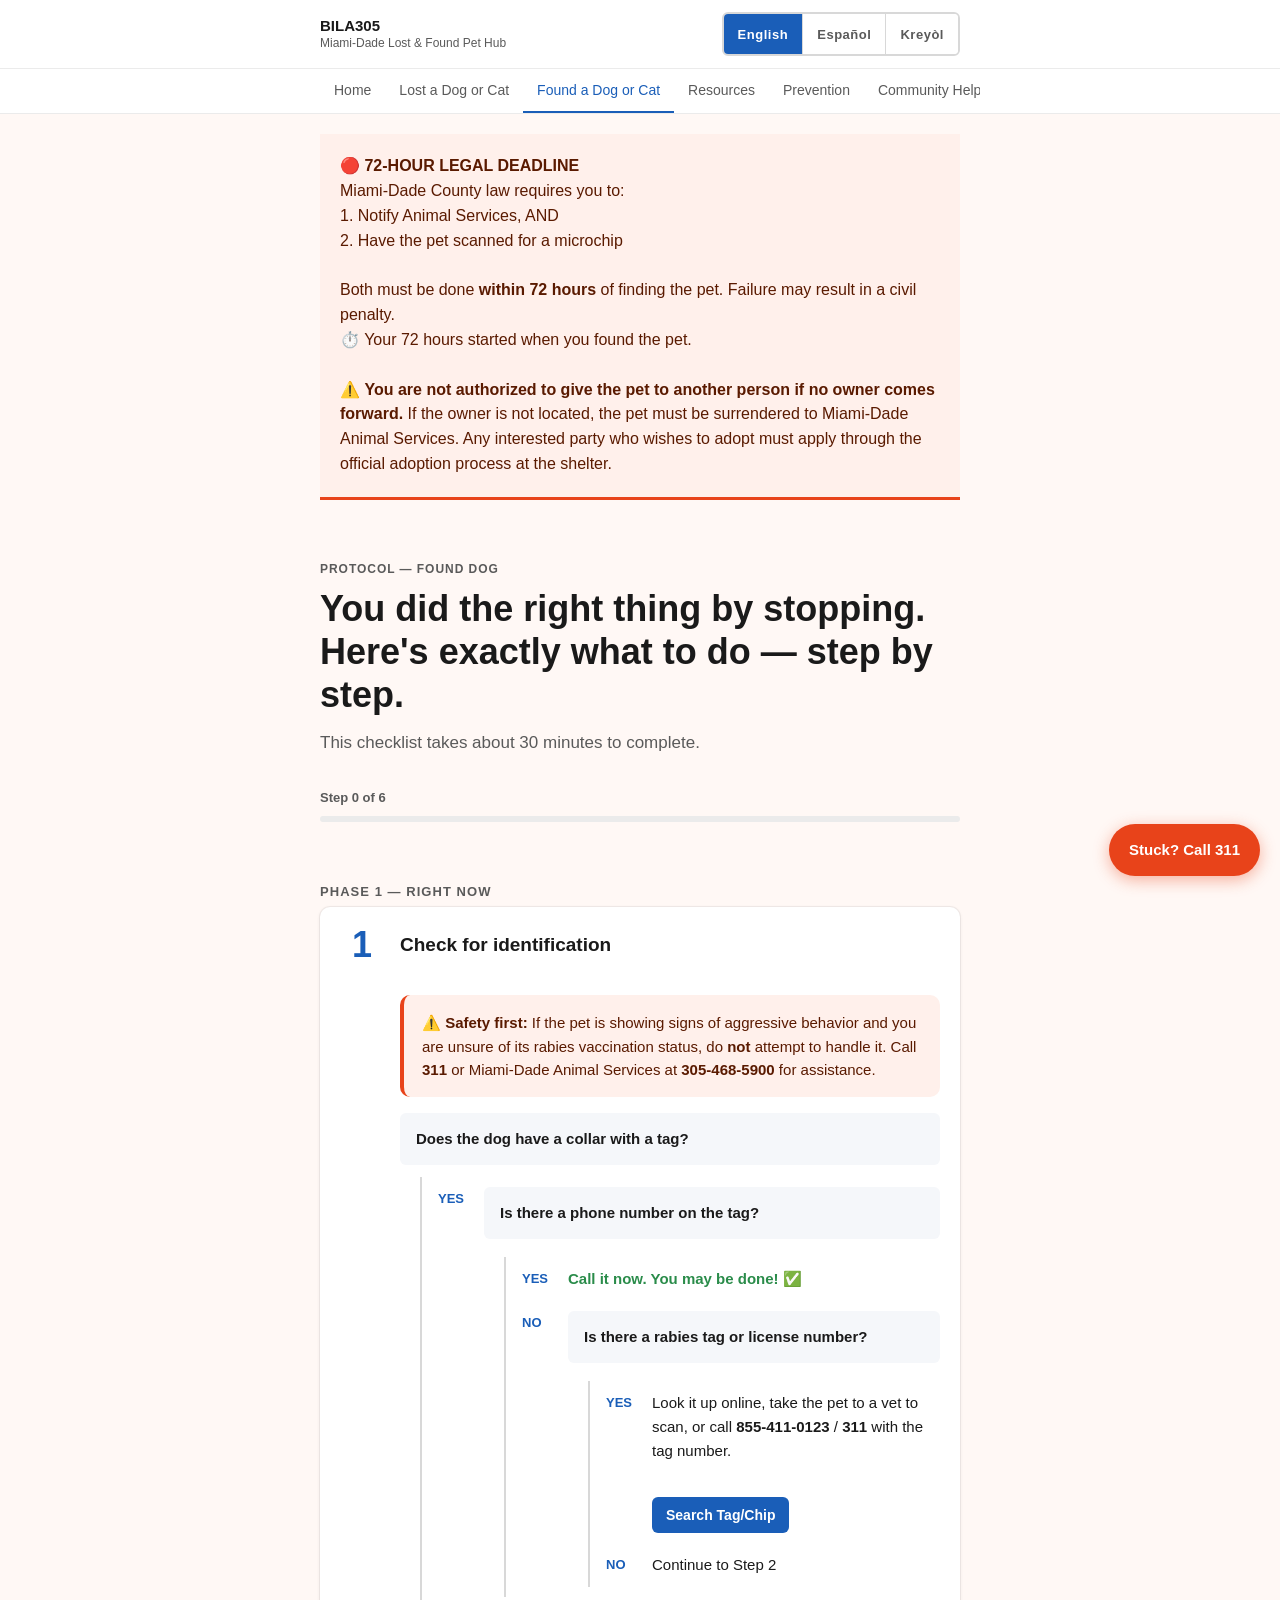
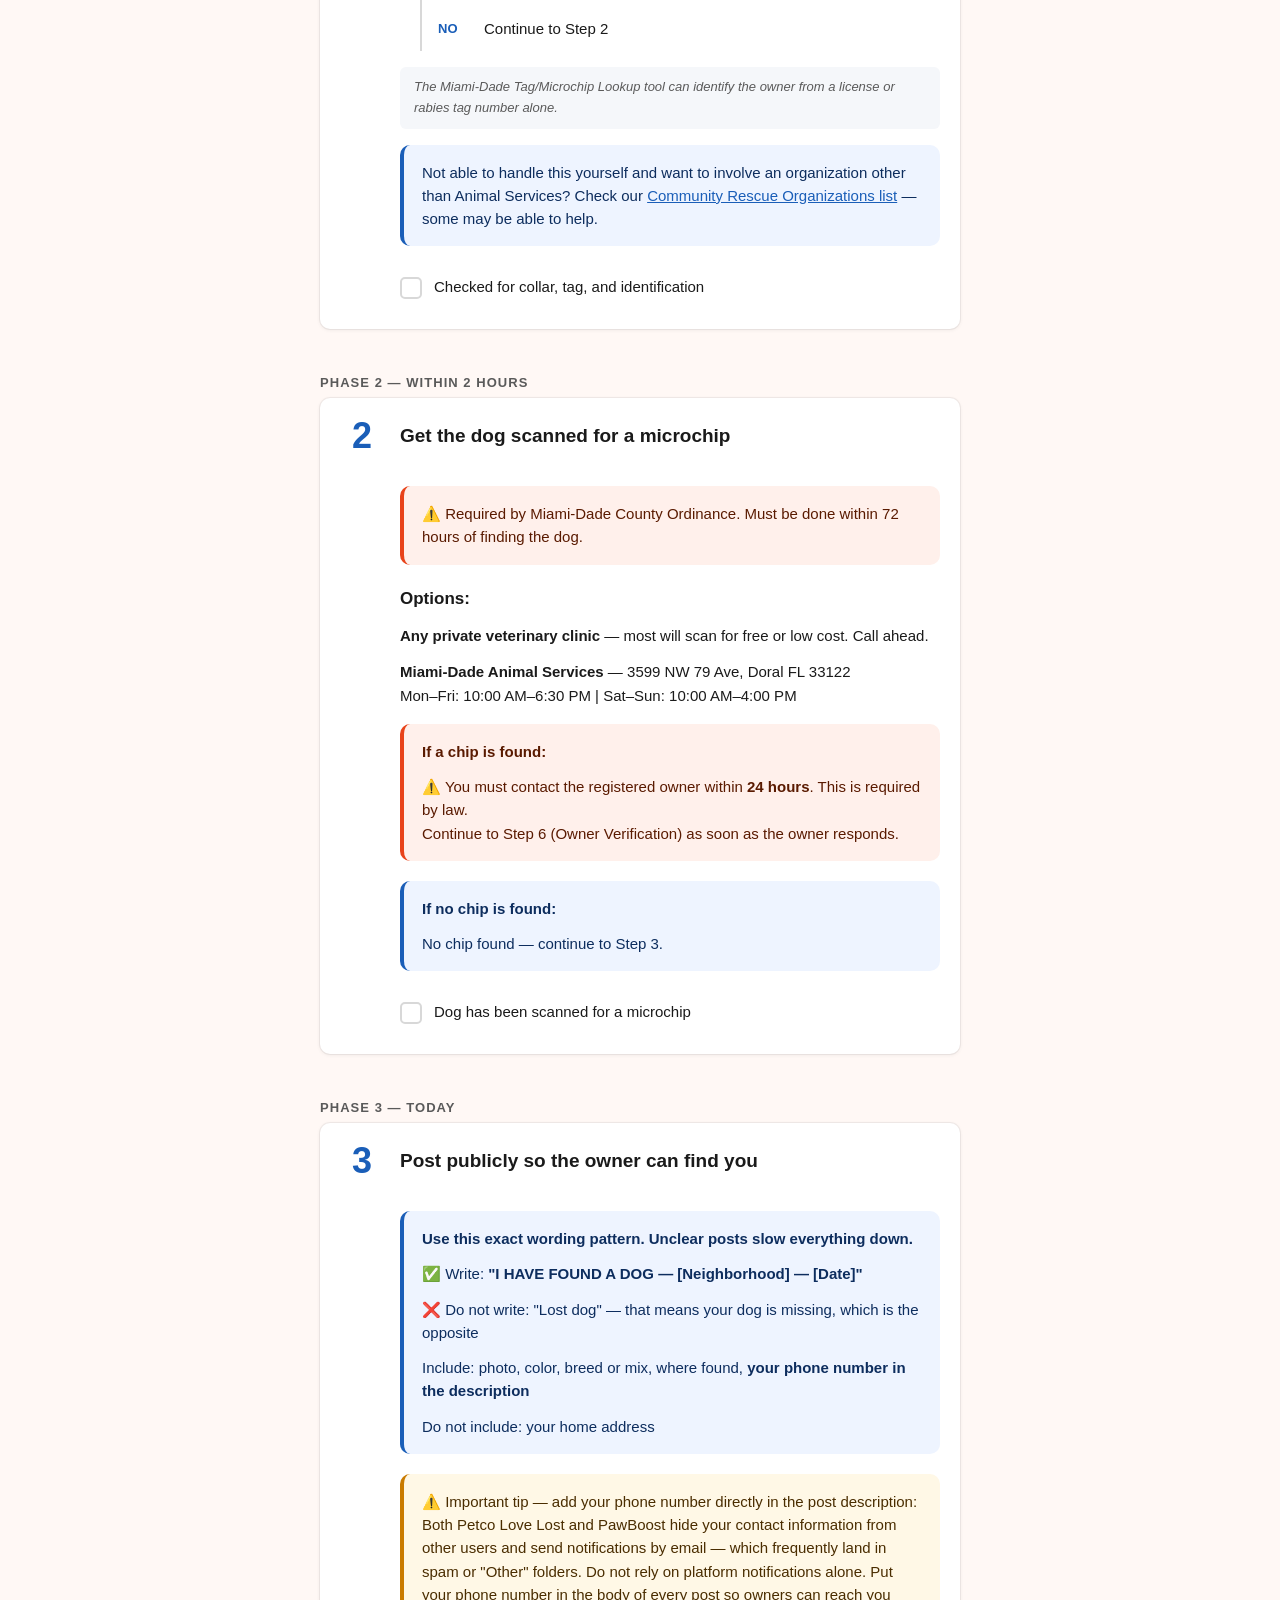
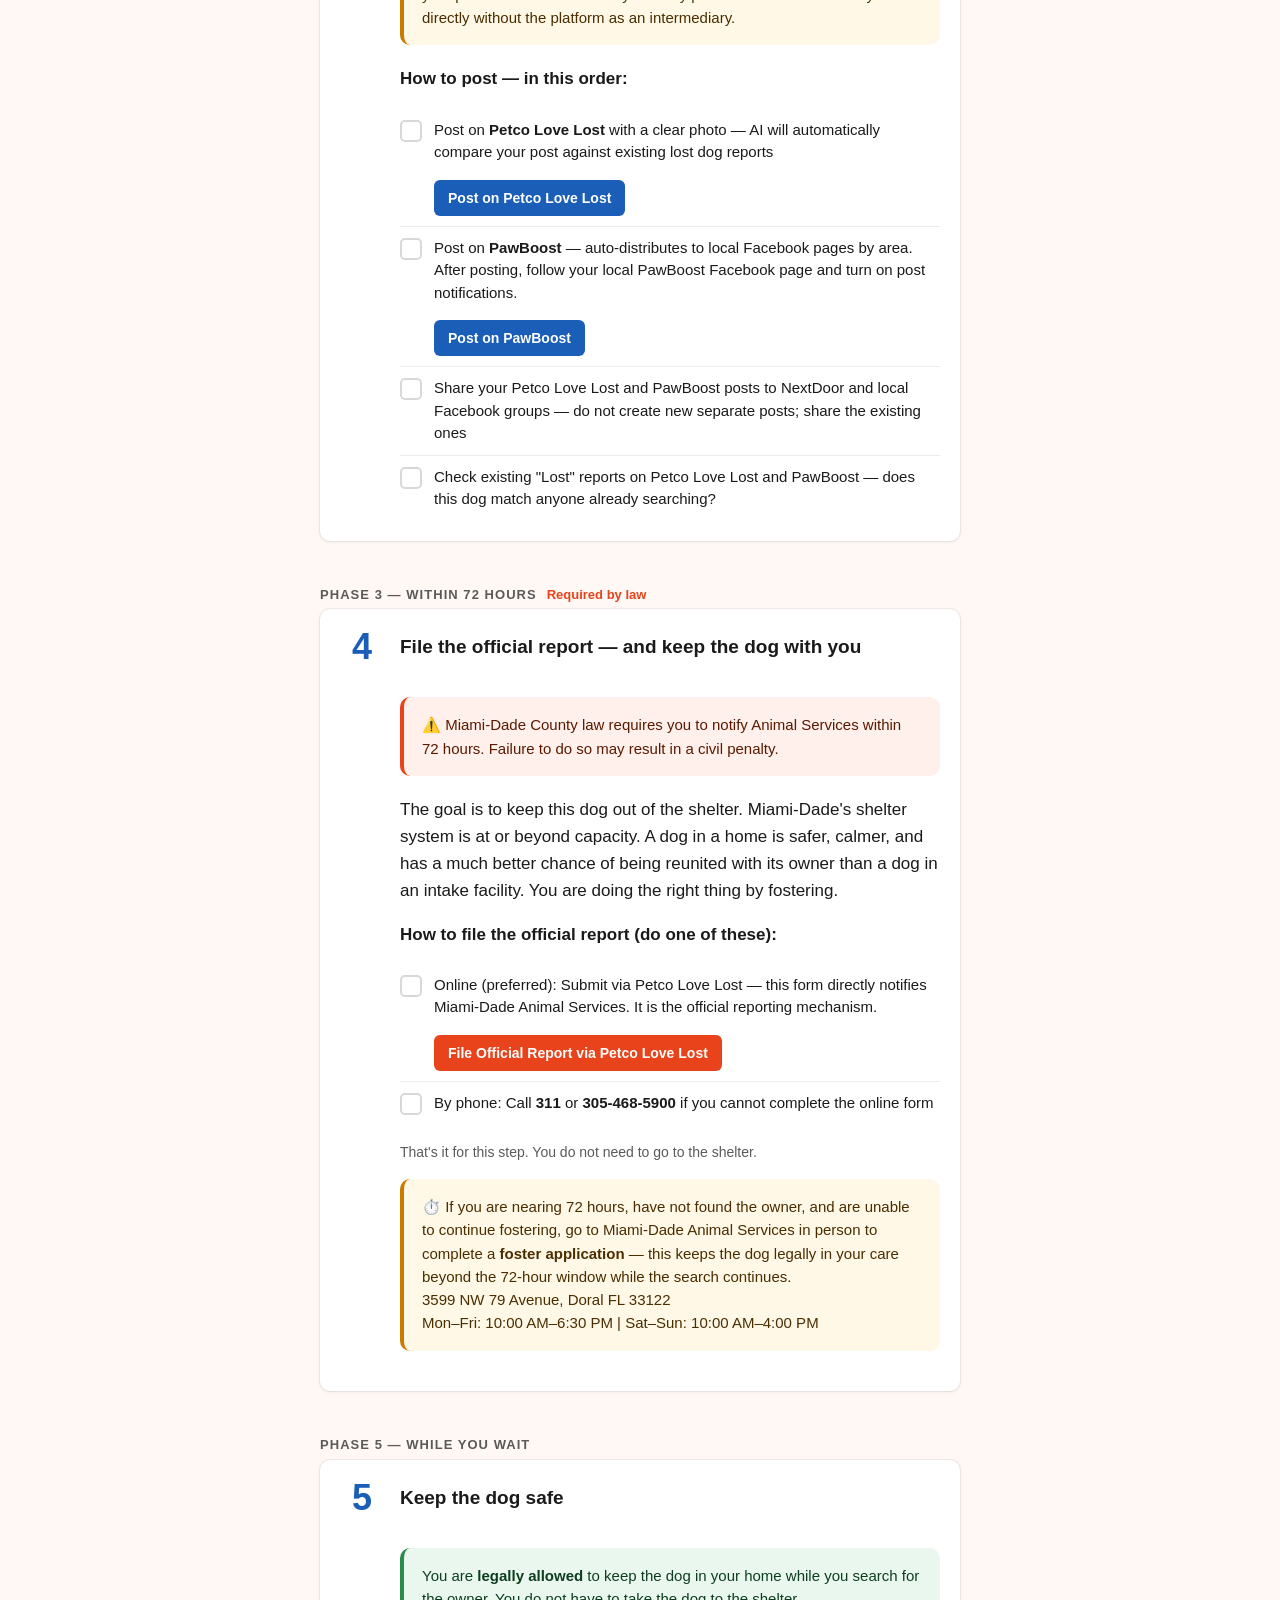
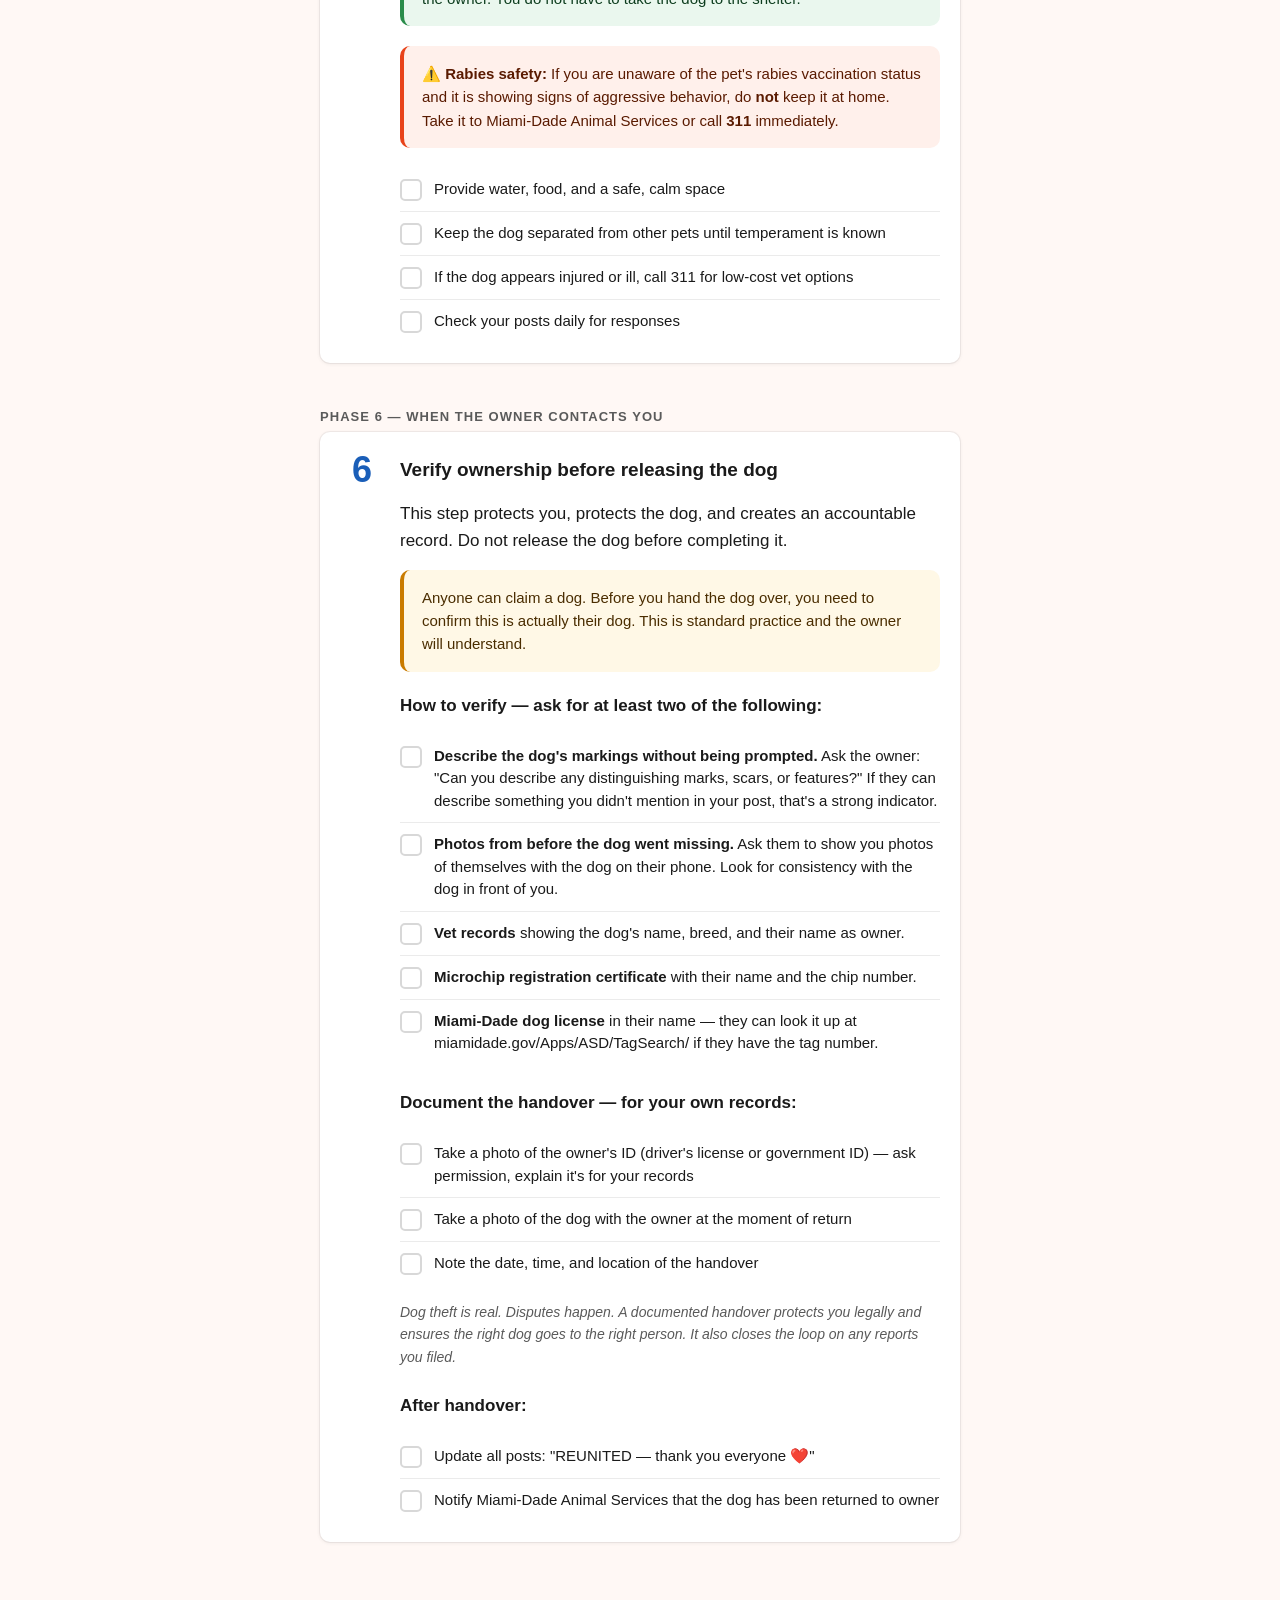
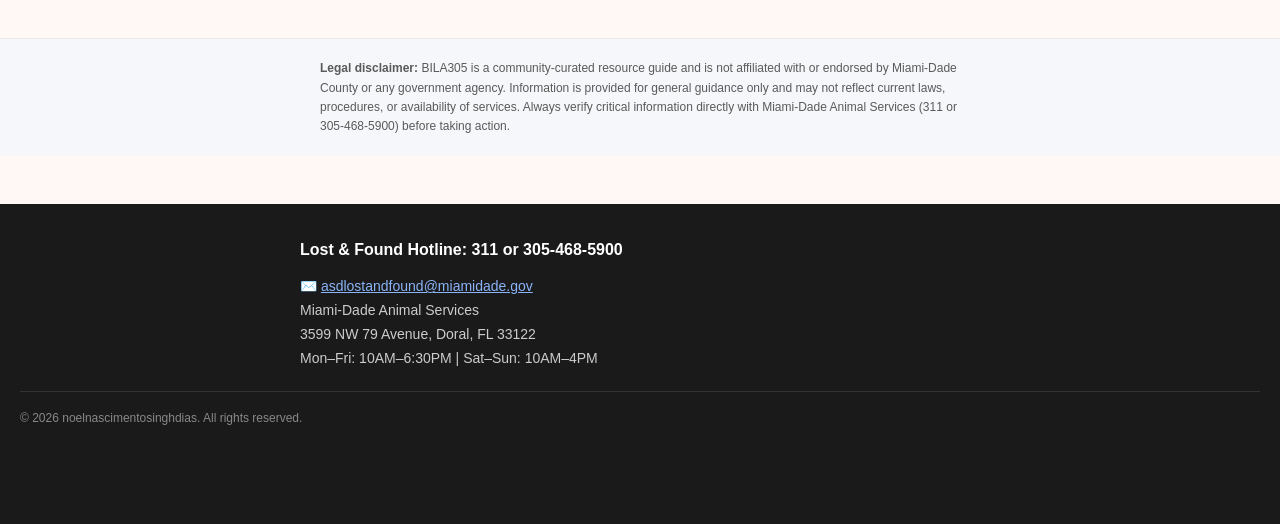
==== commit e386c3e5: "Add files via upload" ====
--- a/found.html
+++ b/found.html
@@ -146,6 +146,10 @@
 
           <p class="decision-tree__note" data-i18n="found.step1.treeNote">The Miami-Dade Tag/Microchip Lookup tool can identify the owner from a license or rabies tag number alone. You can also call <strong>855-411-0123</strong> or <strong>311</strong>.</p>
 
+          <div class="callout callout--info" style="margin-top:16px">
+            <span data-i18n="found.step1.rescueNote">Not able to handle this yourself and want to involve an organization other than Animal Services? Check our <a href="resources.html#cat-e">Community Rescue Organizations list</a> — some may be able to help.</span>
+          </div>
+
           <ul class="checklist" role="list" style="margin-top:16px">
             <li class="checklist__item">
               <input type="checkbox" class="checklist__checkbox" id="found-1-1" data-check-id="found-1-1">
@@ -446,6 +450,6 @@
     </div>
   </footer>
 
-  <script src="js/main.js?v=3"></script>
+  <script src="js/main.js?v=4"></script>
 </body>
 </html>
